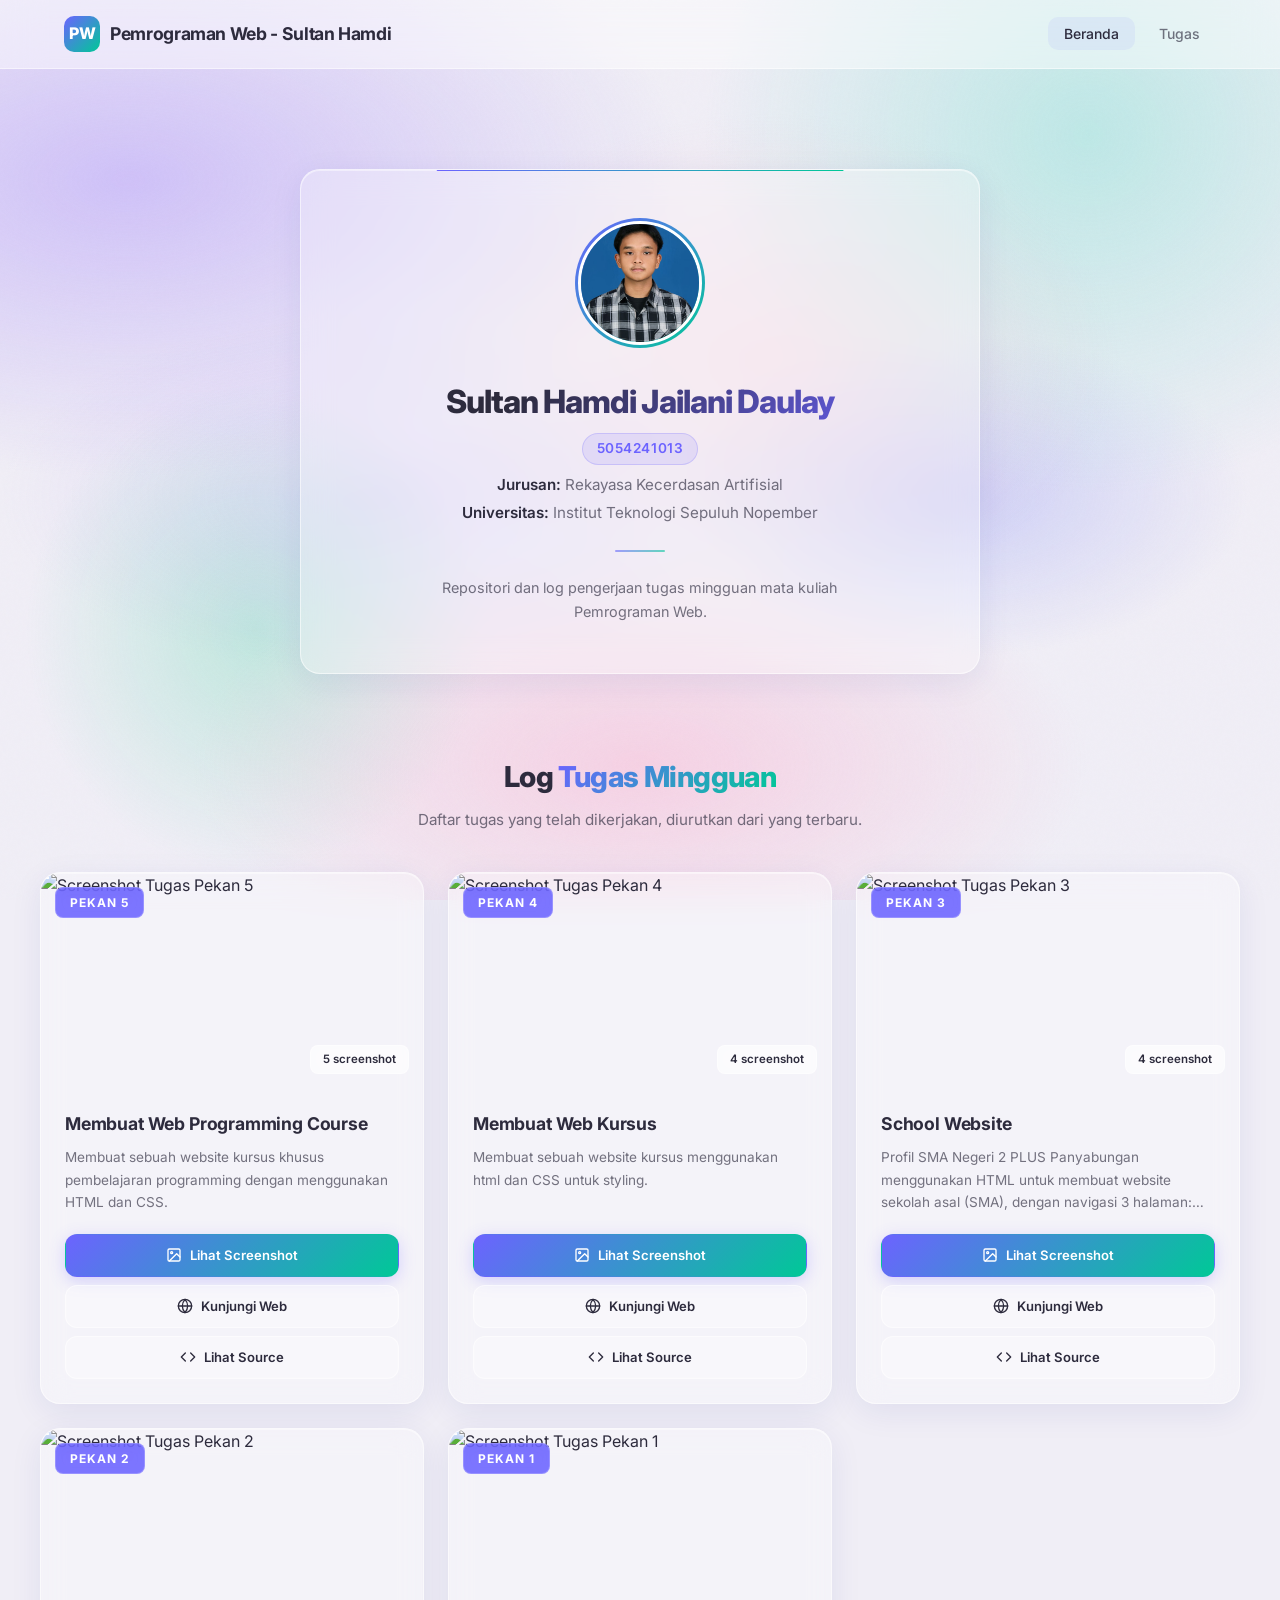
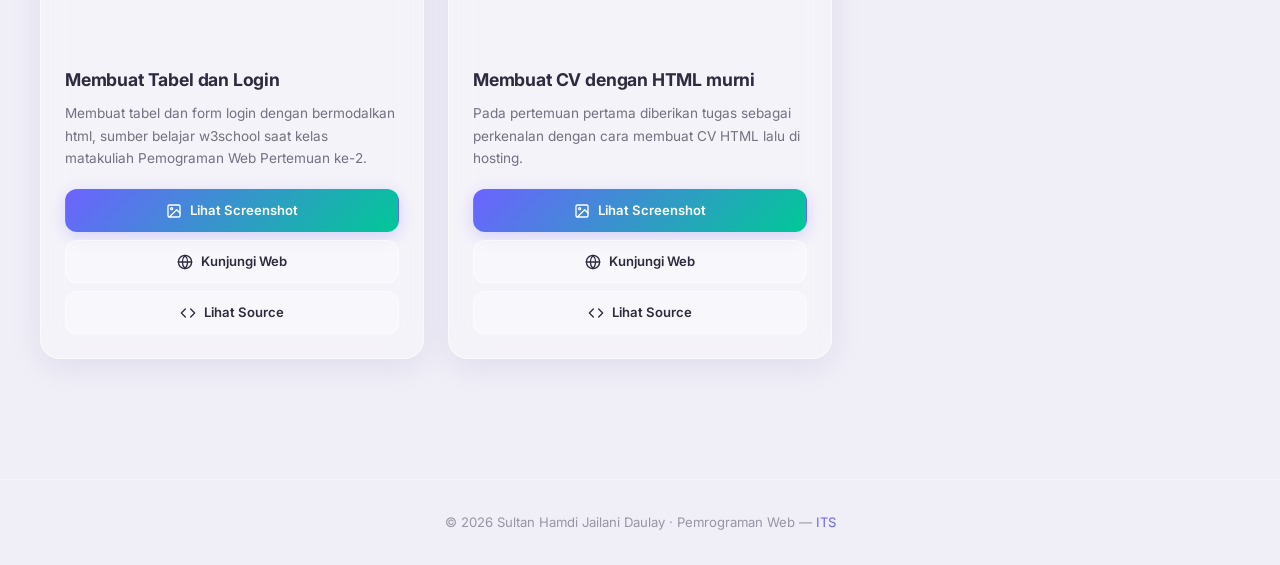
==== index.html @ 54d28ca5 "Initial commit" ====
<!DOCTYPE html>
<html lang="id">

<head>
  <meta charset="UTF-8" />
  <meta name="viewport" content="width=device-width, initial-scale=1.0" />
  <meta name="description"
    content="Portal pengumpulan tugas mingguan mata kuliah Pemrograman Web — Sultan Hamdi Jailani Daulay, Rekayasa Kecerdasan Artifisial, ITS." />
  <meta name="theme-color" content="#f0eef6" />
  <title>Pemrograman Web — Sultan Hamdi Jailani Daulay</title>
  <link rel="stylesheet" href="style.css" />
</head>

<body>

  <!-- Noise texture overlay -->
  <div class="noise-overlay" aria-hidden="true"></div>

  <!-- ======== NAVBAR ======== -->
  <nav class="navbar" id="navbar">
    <div class="container">
      <a href="#" class="navbar-brand">
        <div class="logo-icon" aria-hidden="true">PW</div>
        <span>Pemrograman Web - Sultan Hamdi</span>
      </a>
      <ul class="navbar-links">
        <li><a href="#hero" class="active" id="nav-home">Beranda</a></li>
        <li><a href="#tasks" id="nav-tasks">Tugas</a></li>
      </ul>
    </div>
  </nav>

  <main>
    <!-- ======== HERO / PROFILE ======== -->
    <section class="hero container" id="hero">
      <div class="profile-card glass">
        <div class="profile-image-wrapper">
          <img src="profile.jpeg" alt="Foto Sultan Hamdi Jailani Daulay" class="profile-image" id="profile-img" />
        </div>

        <h1 class="profile-name">Sultan Hamdi Jailani Daulay</h1>

        <p class="profile-detail nim">5054241013</p>
        <p class="profile-detail"><strong>Jurusan:</strong> Rekayasa Kecerdasan Artifisial</p>
        <p class="profile-detail"><strong>Universitas:</strong> Institut Teknologi Sepuluh Nopember</p>

        <hr class="divider" />

        <p class="profile-bio">
          Repositori dan log pengerjaan tugas mingguan mata kuliah Pemrograman Web.
        </p>
      </div>
    </section>

    <!-- ======== TASK SECTION ======== -->
    <section class="task-section container" id="tasks">
      <div class="section-header">
        <h2>Log <span class="accent">Tugas Mingguan</span></h2>
        <p>Daftar tugas yang telah dikerjakan, diurutkan dari yang terbaru.</p>
      </div>

      <!-- Cards will be injected here by script.js -->
      <div id="task-container"></div>
    </section>
  </main>

  <!-- ======== FOOTER ======== -->
  <footer class="footer">
    <div class="container">
      <p>&copy; <span id="current-year"></span> Sultan Hamdi Jailani Daulay &middot; Pemrograman Web — <a
          href="https://www.its.ac.id" target="_blank" rel="noopener noreferrer">ITS</a></p>
    </div>
  </footer>

  <!-- Scroll-to-top -->
  <button class="scroll-top" id="scroll-top-btn" aria-label="Scroll to top">
    <svg xmlns="http://www.w3.org/2000/svg" viewBox="0 0 24 24" fill="none" stroke="currentColor" stroke-width="2"
      stroke-linecap="round" stroke-linejoin="round">
      <path d="M12 19V5" />
      <polyline points="5 12 12 5 19 12" />
    </svg>
  </button>

  <!-- Scripts: data first, then logic -->
  <script src="data.js"></script>
  <script src="script.js"></script>
</body>

</html>
---- style.css ----
/* =========================================
   GLOBAL RESETS & BASE
   ========================================= */
@import url('https://fonts.googleapis.com/css2?family=Inter:wght@300;400;500;600;700;800&display=swap');

*,
*::before,
*::after {
  margin: 0;
  padding: 0;
  box-sizing: border-box;
}

:root {
  /* Color Tokens — Bright Glassmorphism */
  --bg-primary: #f0eef6;
  --glass-bg: rgba(255, 255, 255, 0.30);
  --glass-bg-hover: rgba(255, 255, 255, 0.45);
  --glass-border: rgba(255, 255, 255, 0.55);
  --glass-border-hover: rgba(255, 255, 255, 0.75);
  --glass-shadow: rgba(31, 38, 135, 0.08);
  --text-primary: #2d2b3d;
  --text-secondary: rgba(45, 43, 61, 0.65);
  --text-muted: rgba(45, 43, 61, 0.45);
  --accent-1: #6c63ff;
  --accent-2: #00c897;
  --accent-3: #ff6b9d;
  --accent-gradient: linear-gradient(135deg, var(--accent-1), var(--accent-2));
  --border-radius: 20px;
  --border-radius-sm: 12px;
  --transition: 0.35s cubic-bezier(0.25, 0.46, 0.45, 0.94);
}

html {
  scroll-behavior: smooth;
  font-size: 16px;
}

body {
  font-family: 'Inter', -apple-system, BlinkMacSystemFont, sans-serif;
  background: var(--bg-primary);
  color: var(--text-primary);
  min-height: 100vh;
  overflow-x: hidden;
  line-height: 1.6;
  position: relative;
}

/* =========================================
   ANIMATED MESH GRADIENT BACKGROUND
   ========================================= */
body::before {
  content: '';
  position: fixed;
  inset: 0;
  z-index: -2;
  background:
    radial-gradient(ellipse 80% 60% at 10% 20%, rgba(167, 139, 250, 0.45) 0%, transparent 55%),
    radial-gradient(ellipse 60% 80% at 85% 15%, rgba(96, 220, 200, 0.35) 0%, transparent 50%),
    radial-gradient(ellipse 70% 50% at 50% 85%, rgba(255, 166, 201, 0.40) 0%, transparent 50%),
    radial-gradient(ellipse 50% 40% at 75% 55%, rgba(129, 140, 248, 0.30) 0%, transparent 45%),
    radial-gradient(ellipse 40% 60% at 20% 70%, rgba(52, 211, 153, 0.25) 0%, transparent 45%);
  animation: meshShift 18s ease-in-out infinite alternate;
}

body::after {
  content: '';
  position: fixed;
  inset: 0;
  z-index: -1;
  background:
    radial-gradient(ellipse 50% 50% at 60% 40%, rgba(251, 191, 207, 0.30) 0%, transparent 55%),
    radial-gradient(ellipse 60% 40% at 30% 55%, rgba(167, 139, 250, 0.20) 0%, transparent 50%);
  animation: meshShift2 22s ease-in-out infinite alternate;
}

@keyframes meshShift {
  0% {
    transform: translate(0, 0) scale(1);
  }
  33% {
    transform: translate(30px, -20px) scale(1.03);
  }
  66% {
    transform: translate(-20px, 15px) scale(0.98);
  }
  100% {
    transform: translate(10px, -10px) scale(1.01);
  }
}

@keyframes meshShift2 {
  0% {
    transform: translate(0, 0) rotate(0deg);
  }
  50% {
    transform: translate(-15px, 25px) rotate(2deg);
  }
  100% {
    transform: translate(20px, -15px) rotate(-1deg);
  }
}

/* Noise overlay for depth */
.noise-overlay {
  position: fixed;
  inset: 0;
  z-index: -1;
  opacity: 0.018;
  background-image: url("data:image/svg+xml,%3Csvg viewBox='0 0 256 256' xmlns='http://www.w3.org/2000/svg'%3E%3Cfilter id='n'%3E%3CfeTurbulence type='fractalNoise' baseFrequency='0.9' numOctaves='4' stitchTiles='stitch'/%3E%3C/filter%3E%3Crect width='100%25' height='100%25' filter='url(%23n)'/%3E%3C/svg%3E");
  pointer-events: none;
}

/* =========================================
   LAYOUT
   ========================================= */
.container {
  max-width: 1200px;
  margin: 0 auto;
  padding: 0 24px;
}

main {
  padding: 60px 0 80px;
}

/* =========================================
   GLASSMORPHISM BASE CLASS
   ========================================= */
.glass {
  background: var(--glass-bg);
  backdrop-filter: blur(15px);
  -webkit-backdrop-filter: blur(15px);
  border: 1px solid var(--glass-border);
  border-radius: var(--border-radius);
  box-shadow:
    0 8px 32px var(--glass-shadow),
    inset 0 1px 0 rgba(255, 255, 255, 0.45);
}

/* =========================================
   NAVBAR
   ========================================= */
.navbar {
  position: sticky;
  top: 0;
  z-index: 100;
  padding: 16px 0;
  background: rgba(255, 255, 255, 0.45);
  backdrop-filter: blur(20px);
  -webkit-backdrop-filter: blur(20px);
  border-bottom: 1px solid rgba(255, 255, 255, 0.5);
}

.navbar .container {
  display: flex;
  align-items: center;
  justify-content: space-between;
}

.navbar-brand {
  display: flex;
  align-items: center;
  gap: 10px;
  text-decoration: none;
  color: var(--text-primary);
}

.navbar-brand .logo-icon {
  width: 36px;
  height: 36px;
  border-radius: 10px;
  background: var(--accent-gradient);
  display: flex;
  align-items: center;
  justify-content: center;
  font-weight: 800;
  font-size: 16px;
  color: #fff;
  flex-shrink: 0;
}

.navbar-brand span {
  font-weight: 700;
  font-size: 1.1rem;
  letter-spacing: -0.02em;
}

.navbar-links {
  display: flex;
  gap: 8px;
  list-style: none;
}

.navbar-links a {
  text-decoration: none;
  color: var(--text-secondary);
  font-size: 0.875rem;
  font-weight: 500;
  padding: 8px 16px;
  border-radius: 10px;
  transition: var(--transition);
}

.navbar-links a:hover,
.navbar-links a.active {
  color: var(--text-primary);
  background: rgba(108, 99, 255, 0.08);
}

/* =========================================
   HERO / PROFILE SECTION
   ========================================= */
.hero {
  padding: 40px 0 60px;
}

.profile-card {
  max-width: 680px;
  margin: 0 auto;
  padding: 48px 40px;
  text-align: center;
  position: relative;
  overflow: hidden;
  transition: var(--transition);
}

.profile-card::before {
  content: '';
  position: absolute;
  top: -1px;
  left: 50%;
  transform: translateX(-50%);
  width: 60%;
  height: 2px;
  background: var(--accent-gradient);
  border-radius: 2px;
}

.profile-card:hover {
  border-color: var(--glass-border-hover);
  box-shadow:
    0 12px 48px rgba(108, 99, 255, 0.12),
    inset 0 1px 0 rgba(255, 255, 255, 0.5);
  transform: translateY(-2px);
}

.profile-image-wrapper {
  width: 130px;
  height: 130px;
  margin: 0 auto 28px;
  border-radius: 50%;
  padding: 3px;
  background: var(--accent-gradient);
  animation: ringPulse 4s ease-in-out infinite;
}

@keyframes ringPulse {
  0%, 100% {
    box-shadow: 0 0 0 0 rgba(108, 99, 255, 0.3);
  }
  50% {
    box-shadow: 0 0 0 10px rgba(108, 99, 255, 0);
  }
}

.profile-image {
  width: 100%;
  height: 100%;
  border-radius: 50%;
  object-fit: cover;
  border: 3px solid #fff;
  display: block;
}

.profile-name {
  font-size: 2rem;
  font-weight: 800;
  letter-spacing: -0.03em;
  margin-bottom: 6px;
  background: linear-gradient(135deg, #2d2b3d 30%, #6c63ff);
  -webkit-background-clip: text;
  -webkit-text-fill-color: transparent;
  background-clip: text;
}

.profile-detail {
  color: var(--text-secondary);
  font-size: 0.95rem;
  font-weight: 400;
  margin-bottom: 4px;
}

.profile-detail strong {
  color: var(--text-primary);
  font-weight: 600;
}

.profile-detail.nim {
  display: inline-block;
  padding: 4px 14px;
  margin-bottom: 8px;
  border-radius: 20px;
  background: rgba(108, 99, 255, 0.12);
  border: 1px solid rgba(108, 99, 255, 0.22);
  font-size: 0.85rem;
  font-weight: 600;
  color: #6c63ff;
  letter-spacing: 0.04em;
}

.divider {
  width: 50px;
  height: 2px;
  margin: 24px auto;
  background: var(--accent-gradient);
  border: none;
  border-radius: 2px;
  opacity: 0.6;
}

.profile-bio {
  color: var(--text-secondary);
  font-size: 0.9rem;
  line-height: 1.7;
  max-width: 480px;
  margin: 0 auto;
}

/* =========================================
   SECTION HEADER
   ========================================= */
.section-header {
  text-align: center;
  margin-bottom: 40px;
}

.section-header h2 {
  font-size: 1.8rem;
  font-weight: 800;
  letter-spacing: -0.02em;
  margin-bottom: 8px;
}

.section-header h2 .accent {
  background: var(--accent-gradient);
  -webkit-background-clip: text;
  -webkit-text-fill-color: transparent;
  background-clip: text;
}

.section-header p {
  color: var(--text-secondary);
  font-size: 0.95rem;
}

/* =========================================
   TASK GRID
   ========================================= */
.task-section {
  padding: 20px 0 40px;
}

#task-container {
  display: grid;
  grid-template-columns: repeat(auto-fill, minmax(340px, 1fr));
  gap: 24px;
}

/* =========================================
   TASK CARD
   ========================================= */
.task-card {
  padding: 0;
  overflow: hidden;
  transition: var(--transition);
  display: flex;
  flex-direction: column;
  opacity: 0;
  transform: translateY(30px);
  animation: fadeInUp 0.6s ease forwards;
}

.task-card:nth-child(1) { animation-delay: 0.05s; }
.task-card:nth-child(2) { animation-delay: 0.12s; }
.task-card:nth-child(3) { animation-delay: 0.19s; }
.task-card:nth-child(4) { animation-delay: 0.26s; }
.task-card:nth-child(5) { animation-delay: 0.33s; }
.task-card:nth-child(6) { animation-delay: 0.40s; }
.task-card:nth-child(7) { animation-delay: 0.47s; }
.task-card:nth-child(8) { animation-delay: 0.54s; }

@keyframes fadeInUp {
  to {
    opacity: 1;
    transform: translateY(0);
  }
}

.task-card:hover {
  transform: translateY(-6px);
  border-color: var(--glass-border-hover);
  background: var(--glass-bg-hover);
  box-shadow:
    0 20px 60px rgba(108, 99, 255, 0.10),
    0 0 0 1px rgba(108, 99, 255, 0.12),
    inset 0 1px 0 rgba(255, 255, 255, 0.5);
}

.task-card-thumbnail {
  width: 100%;
  aspect-ratio: 16 / 9;
  overflow: hidden;
  position: relative;
}

.task-card-thumbnail img {
  width: 100%;
  height: 100%;
  object-fit: cover;
  transition: transform 0.5s ease;
}

.task-card:hover .task-card-thumbnail img {
  transform: scale(1.06);
}

.task-card-thumbnail .week-badge {
  position: absolute;
  top: 14px;
  left: 14px;
  padding: 5px 14px;
  font-size: 0.75rem;
  font-weight: 700;
  text-transform: uppercase;
  letter-spacing: 0.08em;
  border-radius: 8px;
  background: rgba(108, 99, 255, 0.88);
  backdrop-filter: blur(8px);
  color: #fff;
  border: 1px solid rgba(255, 255, 255, 0.2);
}

.task-card-body {
  padding: 24px;
  flex: 1;
  display: flex;
  flex-direction: column;
}

.task-card-title {
  font-size: 1.1rem;
  font-weight: 700;
  letter-spacing: -0.01em;
  margin-bottom: 10px;
  line-height: 1.4;
  color: var(--text-primary);
}

.task-card-desc {
  color: var(--text-secondary);
  font-size: 0.85rem;
  line-height: 1.65;
  flex: 1;
  margin-bottom: 20px;
  display: -webkit-box;
  -webkit-line-clamp: 3;
  line-clamp: 3;
  -webkit-box-orient: vertical;
  overflow: hidden;
}

.task-card-actions {
  display: flex;
  gap: 10px;
}

/* =========================================
   BUTTONS
   ========================================= */
.btn {
  display: inline-flex;
  align-items: center;
  justify-content: center;
  gap: 8px;
  padding: 10px 18px;
  font-family: 'Inter', sans-serif;
  font-size: 0.82rem;
  font-weight: 600;
  border: none;
  border-radius: var(--border-radius-sm);
  cursor: pointer;
  text-decoration: none;
  transition: var(--transition);
  white-space: nowrap;
  flex: 1;
}

.btn svg {
  width: 16px;
  height: 16px;
  flex-shrink: 0;
}

.btn-primary {
  background: var(--accent-gradient);
  color: #fff;
  border: 1px solid transparent;
  box-shadow: 0 4px 16px rgba(108, 99, 255, 0.25);
}

.btn-primary:hover {
  box-shadow: 0 6px 24px rgba(108, 99, 255, 0.4);
  transform: translateY(-1px);
  filter: brightness(1.08);
}

.btn-secondary {
  background: rgba(255, 255, 255, 0.35);
  color: var(--text-primary);
  border: 1px solid rgba(255, 255, 255, 0.5);
}

.btn-secondary:hover {
  background: rgba(255, 255, 255, 0.55);
  border-color: var(--glass-border-hover);
  transform: translateY(-1px);
}

/* =========================================
   FOOTER
   ========================================= */
.footer {
  padding: 32px 0;
  text-align: center;
  border-top: 1px solid rgba(255, 255, 255, 0.35);
}

.footer p {
  color: var(--text-muted);
  font-size: 0.82rem;
}

.footer a {
  color: var(--accent-1);
  text-decoration: none;
  transition: var(--transition);
}

.footer a:hover {
  color: var(--accent-2);
}

/* =========================================
   SCROLL TO TOP BUTTON
   ========================================= */
.scroll-top {
  position: fixed;
  bottom: 28px;
  right: 28px;
  width: 46px;
  height: 46px;
  border-radius: 14px;
  background: var(--accent-gradient);
  border: none;
  color: #fff;
  cursor: pointer;
  display: flex;
  align-items: center;
  justify-content: center;
  opacity: 0;
  visibility: hidden;
  transform: translateY(10px);
  transition: var(--transition);
  box-shadow: 0 4px 20px rgba(108, 99, 255, 0.35);
  z-index: 50;
}

.scroll-top.visible {
  opacity: 1;
  visibility: visible;
  transform: translateY(0);
}

.scroll-top:hover {
  box-shadow: 0 6px 28px rgba(108, 99, 255, 0.5);
  transform: translateY(-2px);
}

.scroll-top svg {
  width: 20px;
  height: 20px;
}

/* =========================================
   EMPTY STATE
   ========================================= */
.empty-state {
  text-align: center;
  padding: 80px 20px;
  color: var(--text-muted);
}

.empty-state svg {
  width: 64px;
  height: 64px;
  margin-bottom: 16px;
  opacity: 0.4;
}

/* =========================================
   RESPONSIVE
   ========================================= */

/* Tablet */
@media (max-width: 768px) {
  main {
    padding: 40px 0 60px;
  }

  .profile-card {
    padding: 36px 28px;
  }

  .profile-name {
    font-size: 1.6rem;
  }

  .profile-image-wrapper {
    width: 110px;
    height: 110px;
  }

  #task-container {
    grid-template-columns: repeat(auto-fill, minmax(280px, 1fr));
    gap: 18px;
  }

  .section-header h2 {
    font-size: 1.5rem;
  }

  .navbar-links {
    display: none;
  }
}

/* Mobile */
@media (max-width: 480px) {
  html {
    font-size: 15px;
  }

  .container {
    padding: 0 16px;
  }

  main {
    padding: 28px 0 48px;
  }

  .hero {
    padding: 24px 0 40px;
  }

  .profile-card {
    padding: 32px 20px;
    border-radius: 16px;
  }

  .profile-name {
    font-size: 1.4rem;
  }

  .profile-image-wrapper {
    width: 100px;
    height: 100px;
    margin-bottom: 20px;
  }

  #task-container {
    grid-template-columns: 1fr;
    gap: 16px;
  }

  .task-card-actions {
    flex-direction: column;
  }

  .btn {
    width: 100%;
  }

  .section-header h2 {
    font-size: 1.3rem;
  }

  .scroll-top {
    bottom: 20px;
    right: 20px;
    width: 42px;
    height: 42px;
  }
}

/* =========================================
   TASK CARD — 3-BUTTON LAYOUT
   ========================================= */
.task-card-actions--triple {
  display: grid;
  grid-template-columns: 1fr;
  gap: 8px;
}

.task-card-actions--triple .btn-primary {
  grid-column: 1 / -1;
}

/* Screenshot count badge on thumbnail */
.screenshot-count {
  position: absolute;
  bottom: 14px;
  right: 14px;
  padding: 4px 12px;
  font-size: 0.72rem;
  font-weight: 600;
  border-radius: 8px;
  background: rgba(255, 255, 255, 0.55);
  backdrop-filter: blur(8px);
  color: var(--text-primary);
  border: 1px solid rgba(255, 255, 255, 0.5);
}

/* =========================================
   DETAIL PAGE — BACK BUTTON
   ========================================= */
.detail-back {
  padding: 32px 0 8px;
}

.detail-back .btn {
  display: inline-flex;
  width: auto;
  flex: none;
}

/* =========================================
   DETAIL PAGE — HEADER CARD
   ========================================= */
.detail-header {
  padding: 40px;
  margin-bottom: 48px;
  position: relative;
  overflow: hidden;
}

.detail-header::before {
  content: '';
  position: absolute;
  top: -1px;
  left: 50%;
  transform: translateX(-50%);
  width: 50%;
  height: 2px;
  background: var(--accent-gradient);
  border-radius: 2px;
}

.detail-badge {
  display: inline-block;
  margin-bottom: 16px;
  padding: 6px 16px;
  font-size: 0.78rem;
  font-weight: 700;
  text-transform: uppercase;
  letter-spacing: 0.08em;
  border-radius: 8px;
  background: rgba(108, 99, 255, 0.88);
  color: #fff;
}

.detail-title {
  font-size: 1.8rem;
  font-weight: 800;
  letter-spacing: -0.03em;
  line-height: 1.3;
  margin-bottom: 14px;
  background: linear-gradient(135deg, #2d2b3d 30%, #6c63ff);
  -webkit-background-clip: text;
  -webkit-text-fill-color: transparent;
  background-clip: text;
}

.detail-desc {
  color: var(--text-secondary);
  font-size: 0.95rem;
  line-height: 1.75;
  max-width: 720px;
  margin-bottom: 24px;
}

.detail-links {
  display: flex;
  gap: 12px;
  flex-wrap: wrap;
}

.detail-links .btn {
  flex: none;
  width: auto;
}

/* =========================================
   DETAIL PAGE — SCREENSHOT GALLERY
   ========================================= */
.detail-gallery-section {
  padding-bottom: 40px;
}

.detail-gallery {
  display: grid;
  grid-template-columns: repeat(auto-fill, minmax(360px, 1fr));
  gap: 24px;
}

.gallery-item {
  margin: 0;
  padding: 0;
  overflow: hidden;
  cursor: pointer;
  transition: var(--transition);
  opacity: 0;
  transform: translateY(24px);
  animation: fadeInUp 0.5s ease forwards;
}

.gallery-item:nth-child(1) { animation-delay: 0.05s; }
.gallery-item:nth-child(2) { animation-delay: 0.12s; }
.gallery-item:nth-child(3) { animation-delay: 0.19s; }
.gallery-item:nth-child(4) { animation-delay: 0.26s; }
.gallery-item:nth-child(5) { animation-delay: 0.33s; }
.gallery-item:nth-child(6) { animation-delay: 0.40s; }
.gallery-item:nth-child(7) { animation-delay: 0.47s; }
.gallery-item:nth-child(8) { animation-delay: 0.54s; }

.gallery-item:hover {
  transform: translateY(-4px);
  border-color: var(--glass-border-hover);
  box-shadow:
    0 16px 48px rgba(108, 99, 255, 0.12),
    0 0 0 1px rgba(108, 99, 255, 0.10),
    inset 0 1px 0 rgba(255, 255, 255, 0.5);
}

.gallery-item-img-wrapper {
  position: relative;
  width: 100%;
  aspect-ratio: 16 / 9;
  overflow: hidden;
}

.gallery-item-img-wrapper img {
  width: 100%;
  height: 100%;
  object-fit: cover;
  transition: transform 0.5s ease;
  display: block;
}

.gallery-item:hover .gallery-item-img-wrapper img {
  transform: scale(1.05);
}

.gallery-item-overlay {
  position: absolute;
  inset: 0;
  display: flex;
  align-items: center;
  justify-content: center;
  background: rgba(108, 99, 255, 0.25);
  opacity: 0;
  transition: opacity 0.3s ease;
}

.gallery-item:hover .gallery-item-overlay {
  opacity: 1;
}

.gallery-item-overlay svg {
  width: 36px;
  height: 36px;
  color: #fff;
  filter: drop-shadow(0 2px 8px rgba(0,0,0,0.2));
}

.gallery-item-caption {
  padding: 14px 18px;
  font-size: 0.85rem;
  font-weight: 600;
  color: var(--text-primary);
  text-align: center;
  letter-spacing: -0.01em;
}

/* =========================================
   LIGHTBOX
   ========================================= */
.lightbox-overlay {
  position: fixed;
  inset: 0;
  z-index: 1000;
  display: flex;
  flex-direction: column;
  align-items: center;
  justify-content: center;
  background: rgba(45, 43, 61, 0.85);
  backdrop-filter: blur(12px);
  opacity: 0;
  visibility: hidden;
  transition: opacity 0.3s ease, visibility 0.3s ease;
}

.lightbox-overlay.active {
  opacity: 1;
  visibility: visible;
}

.lightbox-close {
  position: absolute;
  top: 24px;
  right: 28px;
  width: 48px;
  height: 48px;
  border-radius: 14px;
  background: rgba(255, 255, 255, 0.15);
  border: 1px solid rgba(255, 255, 255, 0.25);
  color: #fff;
  font-size: 1.5rem;
  cursor: pointer;
  display: flex;
  align-items: center;
  justify-content: center;
  transition: var(--transition);
}

.lightbox-close:hover {
  background: rgba(255, 255, 255, 0.25);
}

.lightbox-img {
  max-width: 90vw;
  max-height: 80vh;
  border-radius: var(--border-radius);
  box-shadow: 0 20px 80px rgba(0, 0, 0, 0.3);
  object-fit: contain;
  transform: scale(0.92);
  transition: transform 0.35s cubic-bezier(0.25, 0.46, 0.45, 0.94);
}

.lightbox-overlay.active .lightbox-img {
  transform: scale(1);
}

.lightbox-caption {
  margin-top: 16px;
  color: rgba(255, 255, 255, 0.8);
  font-size: 0.88rem;
  font-weight: 500;
}

/* =========================================
   RESPONSIVE — DETAIL PAGE
   ========================================= */

/* Tablet */
@media (max-width: 768px) {
  .detail-header {
    padding: 28px 24px;
    margin-bottom: 32px;
  }

  .detail-title {
    font-size: 1.4rem;
  }

  .detail-gallery {
    grid-template-columns: repeat(auto-fill, minmax(260px, 1fr));
    gap: 16px;
  }

  .task-card-actions--triple {
    grid-template-columns: 1fr;
  }
}

/* Mobile */
@media (max-width: 480px) {
  .detail-header {
    padding: 24px 18px;
    margin-bottom: 24px;
    border-radius: 16px;
  }

  .detail-title {
    font-size: 1.2rem;
  }

  .detail-links {
    flex-direction: column;
  }

  .detail-links .btn {
    width: 100%;
  }

  .detail-gallery {
    grid-template-columns: 1fr;
    gap: 14px;
  }

  .detail-back {
    padding: 20px 0 4px;
  }

  .lightbox-img {
    max-width: 96vw;
    border-radius: 12px;
  }

  .lightbox-close {
    top: 14px;
    right: 14px;
    width: 40px;
    height: 40px;
  }
}
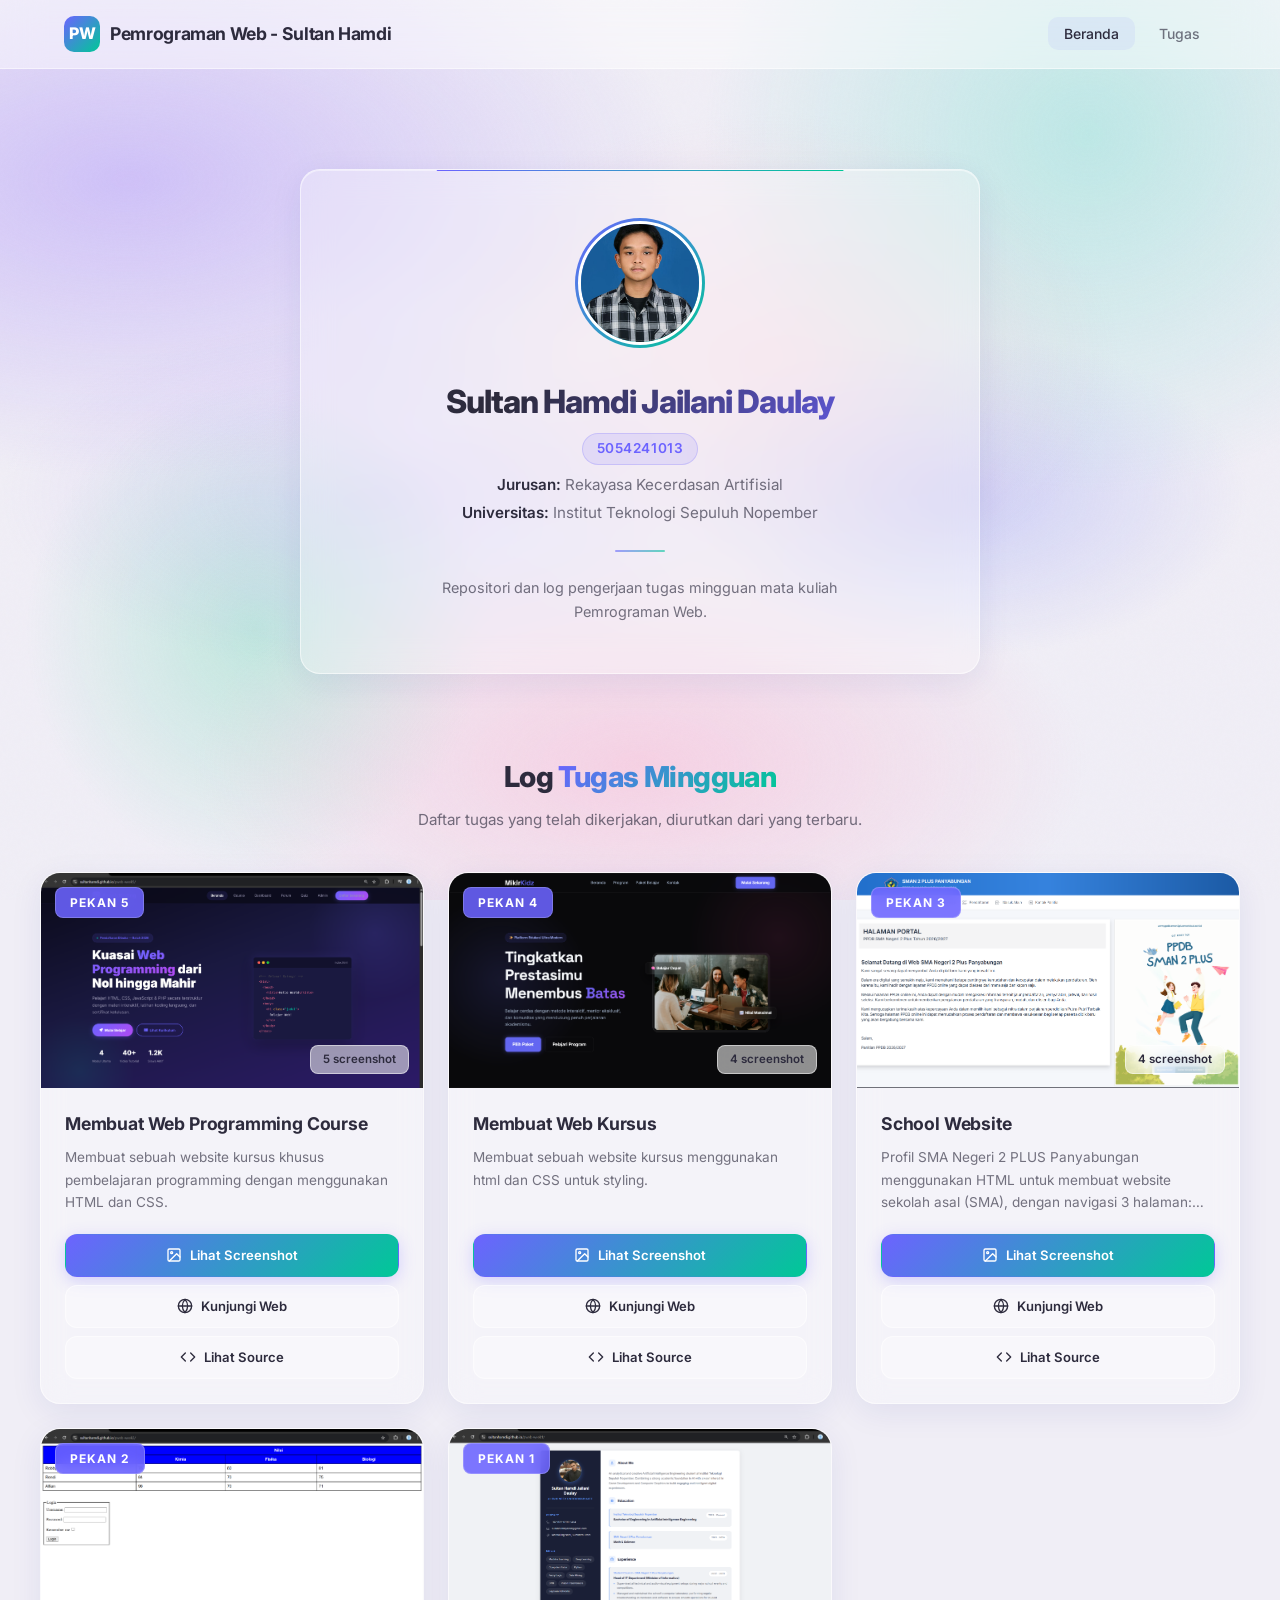
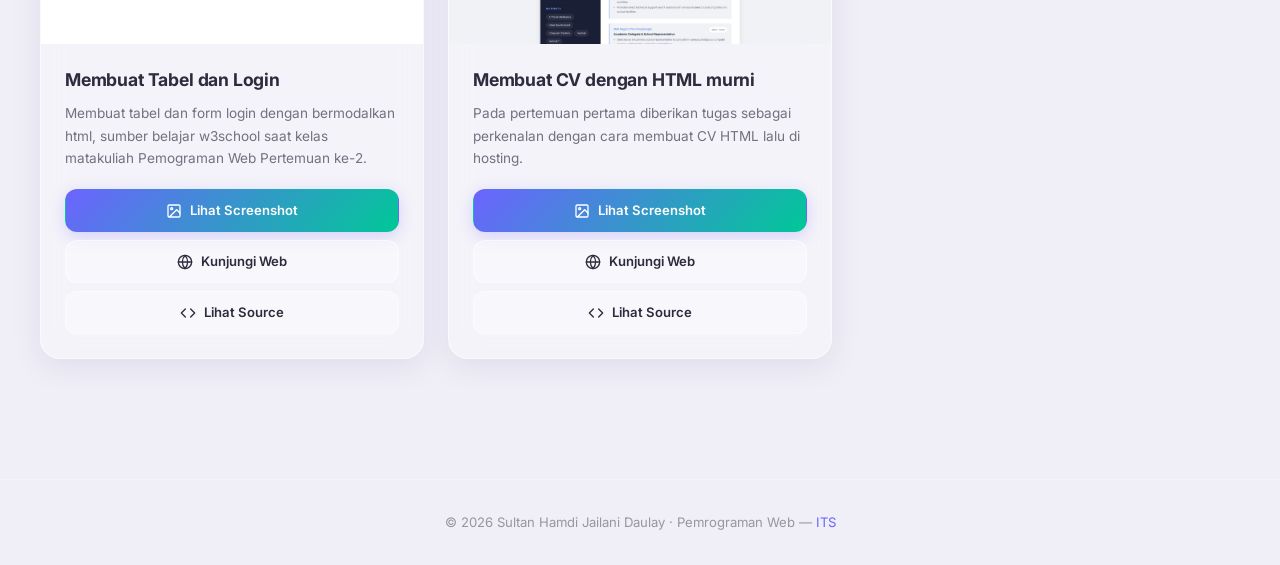
==== commit b130d3dd: "fix image issue" ====
--- a/index.html
+++ b/index.html
@@ -35,7 +35,7 @@
     <section class="hero container" id="hero">
       <div class="profile-card glass">
         <div class="profile-image-wrapper">
-          <img src="profile.jpeg" alt="Foto Sultan Hamdi Jailani Daulay" class="profile-image" id="profile-img" />
+          <img src="image/profile.jpeg" alt="Foto Sultan Hamdi Jailani Daulay" class="profile-image" id="profile-img" />
         </div>
 
         <h1 class="profile-name">Sultan Hamdi Jailani Daulay</h1>
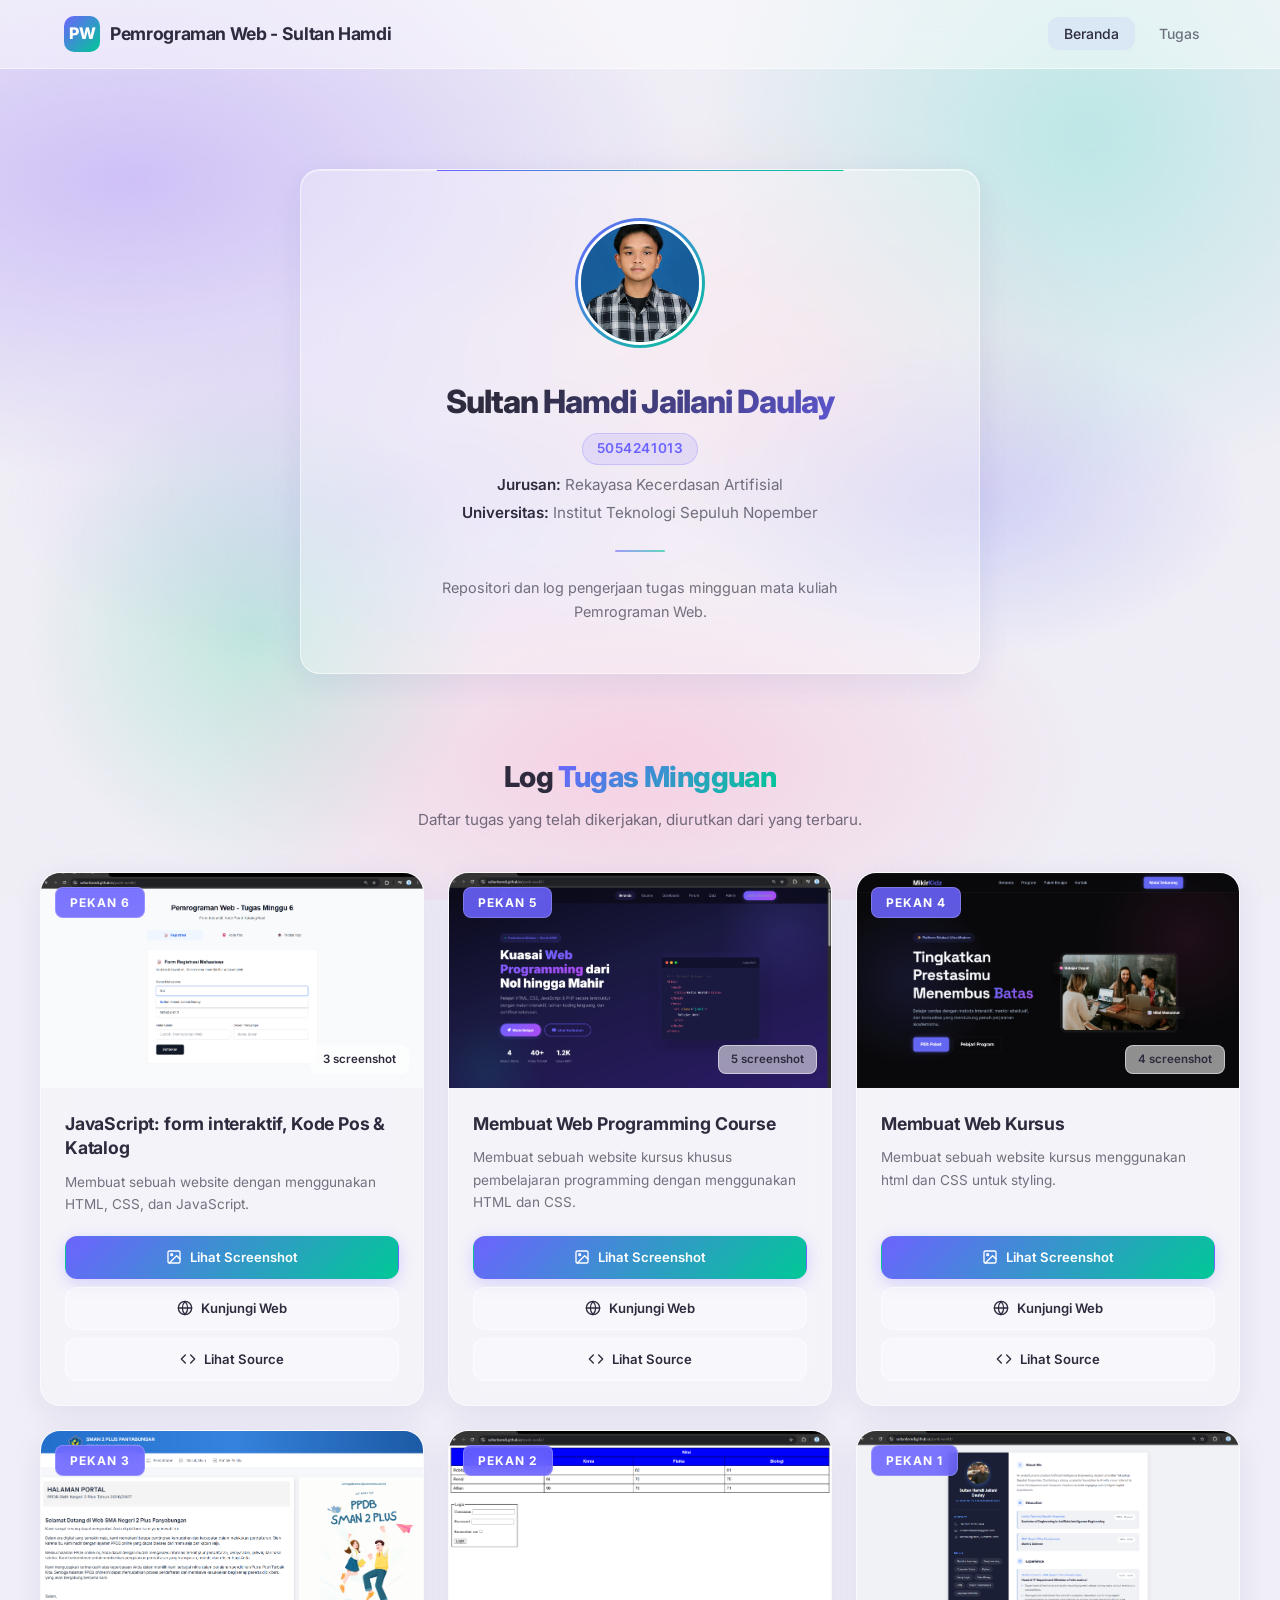
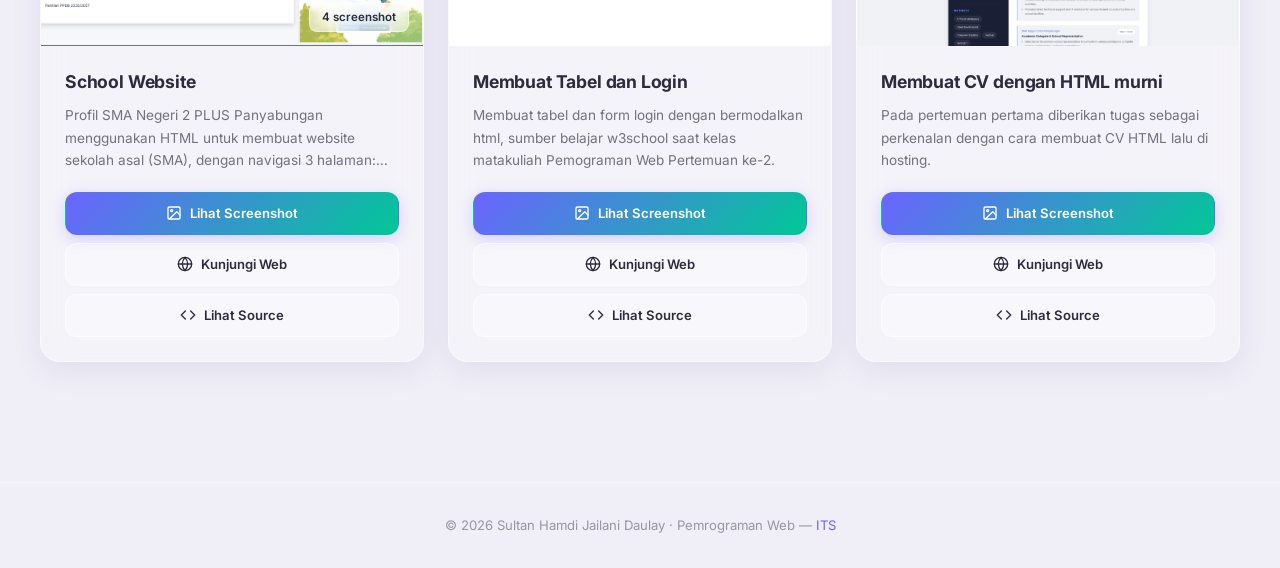
==== commit 24af449d: "add tm6" ====
--- a/index.html
+++ b/index.html
@@ -5,9 +5,9 @@
   <meta charset="UTF-8" />
   <meta name="viewport" content="width=device-width, initial-scale=1.0" />
   <meta name="description"
-    content="Portal pengumpulan tugas mingguan mata kuliah Pemrograman Web — Sultan Hamdi Jailani Daulay, Rekayasa Kecerdasan Artifisial, ITS." />
+    content="Portal pengumpulan tugas mingguan mata kuliah Pemrograman Web - Sultan Hamdi Jailani Daulay, Rekayasa Kecerdasan Artifisial, ITS." />
   <meta name="theme-color" content="#f0eef6" />
-  <title>Pemrograman Web — Sultan Hamdi Jailani Daulay</title>
+  <title>Pemrograman Web - Sultan Hamdi Jailani Daulay</title>
   <link rel="stylesheet" href="style.css" />
 </head>
 
@@ -16,7 +16,7 @@
   <!-- Noise texture overlay -->
   <div class="noise-overlay" aria-hidden="true"></div>
 
-  <!-- ======== NAVBAR ======== -->
+  <!--  NAVBAR  -->
   <nav class="navbar" id="navbar">
     <div class="container">
       <a href="#" class="navbar-brand">
@@ -31,7 +31,7 @@
   </nav>
 
   <main>
-    <!-- ======== HERO / PROFILE ======== -->
+    <!--  HERO / PROFILE  -->
     <section class="hero container" id="hero">
       <div class="profile-card glass">
         <div class="profile-image-wrapper">
@@ -52,7 +52,7 @@
       </div>
     </section>
 
-    <!-- ======== TASK SECTION ======== -->
+    <!--  TASK SECTION  -->
     <section class="task-section container" id="tasks">
       <div class="section-header">
         <h2>Log <span class="accent">Tugas Mingguan</span></h2>
@@ -64,7 +64,7 @@
     </section>
   </main>
 
-  <!-- ======== FOOTER ======== -->
+  <!--  FOOTER  -->
   <footer class="footer">
     <div class="container">
       <p>&copy; <span id="current-year"></span> Sultan Hamdi Jailani Daulay &middot; Pemrograman Web — <a
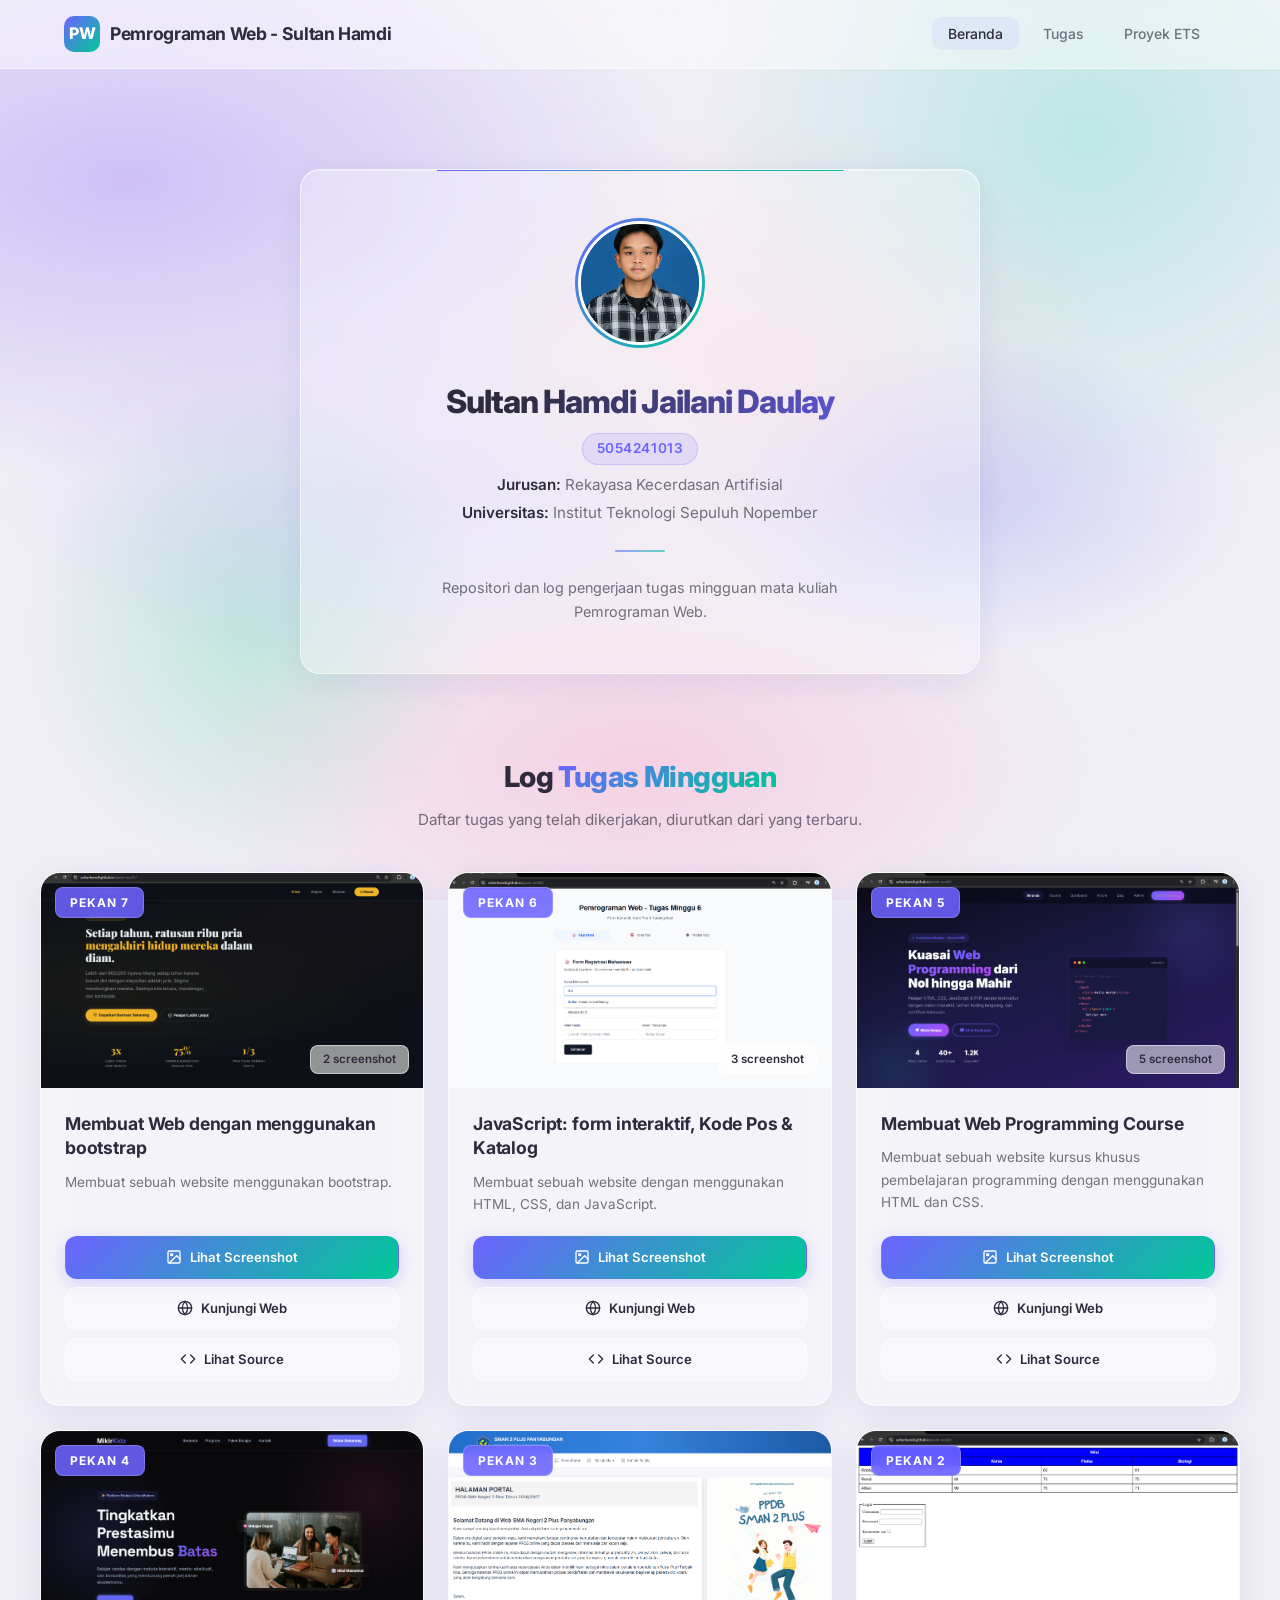
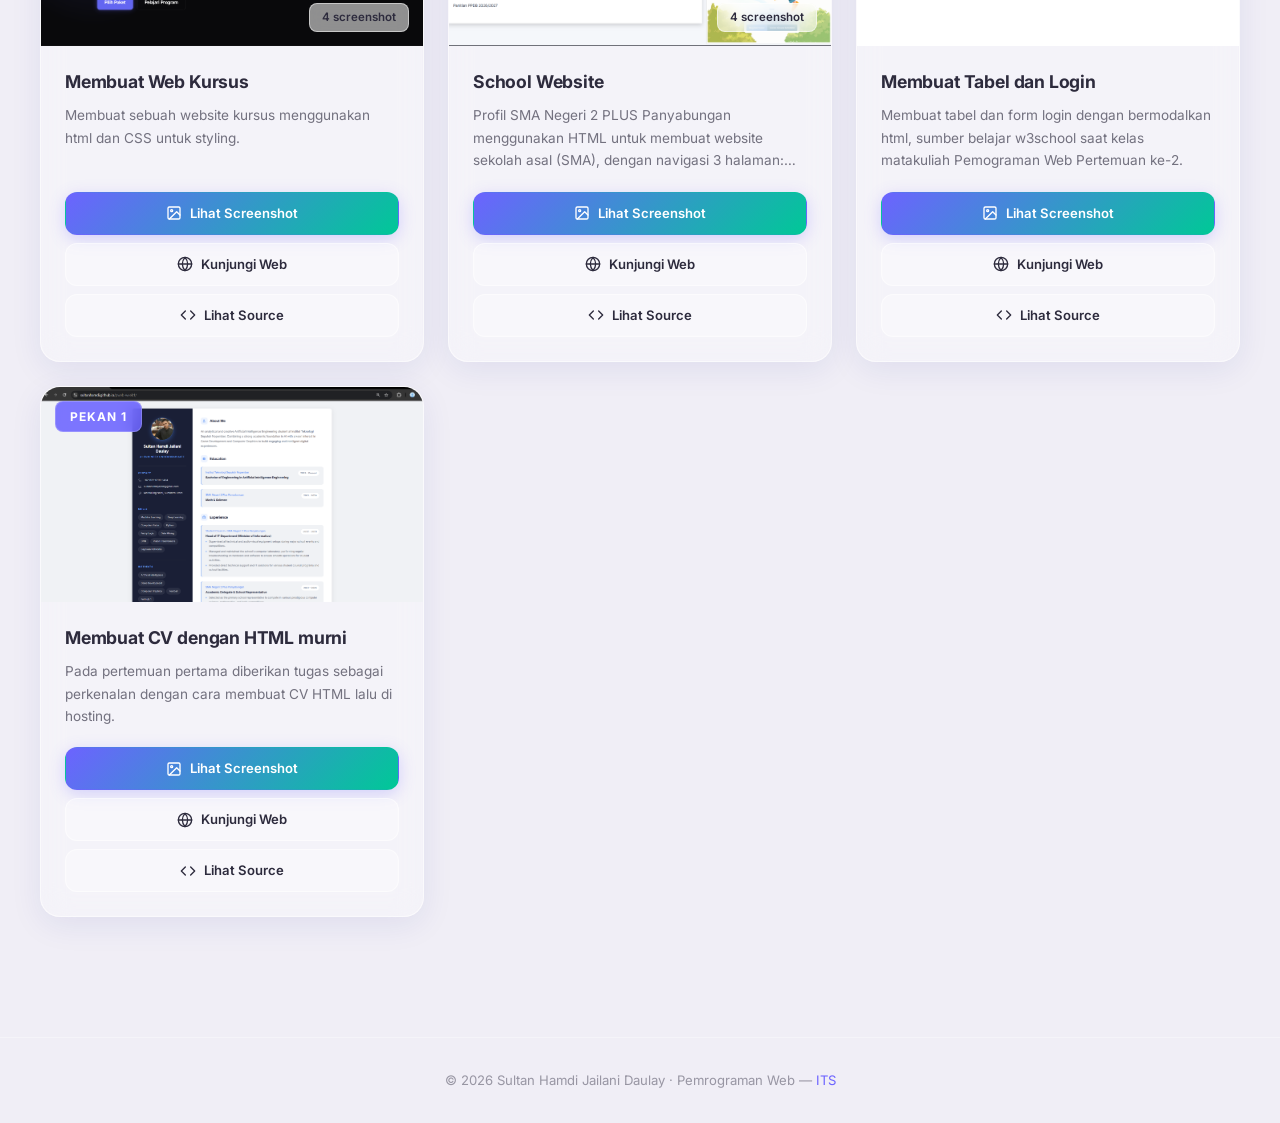
==== commit 5c9412ff: "ETS" ====
--- a/index.html
+++ b/index.html
@@ -26,6 +26,7 @@
       <ul class="navbar-links">
         <li><a href="#hero" class="active" id="nav-home">Beranda</a></li>
         <li><a href="#tasks" id="nav-tasks">Tugas</a></li>
+        <li><a href="ets.html" id="nav-ets">Proyek ETS</a></li>
       </ul>
     </div>
   </nav>
--- a/style.css
+++ b/style.css
@@ -1034,3 +1034,591 @@
     height: 40px;
   }
 }
+
+/* =========================================
+   ETS PAGE — HEADER
+   ========================================= */
+.ets-header {
+  text-align: center;
+}
+
+.ets-badge {
+  background: linear-gradient(135deg, #6c63ff, #ff6b9d);
+  font-size: 0.82rem;
+  letter-spacing: 0.06em;
+}
+
+.ets-title {
+  font-size: 2.4rem;
+}
+
+.ets-subtitle {
+  font-size: 1.1rem;
+  font-weight: 500;
+  color: var(--text-secondary);
+  margin: 0 auto;
+  max-width: none;
+}
+
+/* =========================================
+   ETS PAGE — TWO-COLUMN CONTENT
+   ========================================= */
+.ets-content {
+  display: grid;
+  grid-template-columns: 1fr 1fr;
+  gap: 32px;
+  align-items: start;
+  padding-bottom: 60px;
+}
+
+/* ---- Screenshot Collage Gallery ---- */
+.ets-gallery {
+  display: grid;
+  grid-template-columns: 1fr 1fr;
+  gap: 16px;
+}
+
+.ets-gallery-item {
+  padding: 0;
+  overflow: hidden;
+  position: relative;
+  transition: var(--transition);
+  opacity: 0;
+  transform: translateY(20px);
+  animation: fadeInUp 0.5s ease forwards;
+}
+
+.ets-gallery-item:nth-child(1) { animation-delay: 0.05s; }
+.ets-gallery-item:nth-child(2) { animation-delay: 0.12s; }
+.ets-gallery-item:nth-child(3) { animation-delay: 0.19s; }
+
+/* Hero image spans full width */
+.ets-gallery-hero {
+  grid-column: 1 / -1;
+}
+
+.ets-gallery-item:hover {
+  transform: translateY(-4px);
+  border-color: var(--glass-border-hover);
+  box-shadow:
+    0 16px 48px rgba(108, 99, 255, 0.12),
+    inset 0 1px 0 rgba(255, 255, 255, 0.5);
+}
+
+.ets-gallery-item img {
+  width: 100%;
+  display: block;
+  transition: transform 0.5s ease;
+}
+
+.ets-gallery-item:hover img {
+  transform: scale(1.03);
+}
+
+.ets-gallery-label {
+  position: absolute;
+  bottom: 0;
+  left: 0;
+  right: 0;
+  padding: 12px 18px;
+  font-size: 0.82rem;
+  font-weight: 700;
+  color: #fff;
+  background: linear-gradient(to top, rgba(0, 0, 0, 0.55), transparent);
+  letter-spacing: -0.01em;
+}
+
+
+/* ---- Info Column ---- */
+.ets-info {
+  display: flex;
+  flex-direction: column;
+  gap: 28px;
+}
+
+/* ---- Description Card ---- */
+.ets-desc-card {
+  padding: 32px;
+  transition: var(--transition);
+}
+
+.ets-desc-card:hover {
+  border-color: var(--glass-border-hover);
+  transform: translateY(-2px);
+  box-shadow:
+    0 12px 40px rgba(108, 99, 255, 0.10),
+    inset 0 1px 0 rgba(255, 255, 255, 0.5);
+}
+
+.ets-desc-icon {
+  width: 48px;
+  height: 48px;
+  border-radius: 14px;
+  background: linear-gradient(135deg, rgba(108, 99, 255, 0.15), rgba(0, 200, 151, 0.12));
+  display: flex;
+  align-items: center;
+  justify-content: center;
+  margin-bottom: 20px;
+}
+
+.ets-desc-icon svg {
+  width: 24px;
+  height: 24px;
+  color: var(--accent-1);
+}
+
+.ets-desc-title {
+  font-size: 1.25rem;
+  font-weight: 700;
+  letter-spacing: -0.02em;
+  margin-bottom: 12px;
+  color: var(--text-primary);
+}
+
+.ets-desc-text {
+  color: var(--text-secondary);
+  font-size: 0.92rem;
+  line-height: 1.75;
+  margin-bottom: 20px;
+}
+
+.ets-features {
+  border-top: 1px solid rgba(108, 99, 255, 0.10);
+  padding-top: 18px;
+}
+
+.ets-features-title {
+  font-size: 0.88rem;
+  font-weight: 700;
+  text-transform: uppercase;
+  letter-spacing: 0.06em;
+  color: var(--accent-1);
+  margin-bottom: 12px;
+}
+
+.ets-features-list {
+  list-style: none;
+  display: flex;
+  flex-direction: column;
+  gap: 10px;
+}
+
+.ets-features-list li {
+  display: flex;
+  align-items: center;
+  gap: 10px;
+  font-size: 0.88rem;
+  color: var(--text-secondary);
+  line-height: 1.5;
+}
+
+.ets-feature-icon {
+  font-size: 1.1rem;
+  flex-shrink: 0;
+}
+
+/* =========================================
+   ETS PAGE — ACTION LINK CARDS
+   ========================================= */
+.ets-actions-title {
+  font-size: 1.25rem;
+  font-weight: 700;
+  letter-spacing: -0.02em;
+  margin-bottom: 16px;
+  color: var(--text-primary);
+}
+
+.ets-action-card {
+  display: flex;
+  align-items: center;
+  gap: 16px;
+  padding: 18px 22px;
+  text-decoration: none;
+  color: var(--text-primary);
+  transition: var(--transition);
+  margin-bottom: 12px;
+  cursor: pointer;
+  opacity: 0;
+  transform: translateY(20px);
+  animation: fadeInUp 0.5s ease forwards;
+}
+
+.ets-action-card:nth-child(2) { animation-delay: 0.08s; }
+.ets-action-card:nth-child(3) { animation-delay: 0.16s; }
+.ets-action-card:nth-child(4) { animation-delay: 0.24s; }
+.ets-action-card:nth-child(5) { animation-delay: 0.32s; }
+
+.ets-action-card:hover {
+  transform: translateY(-3px);
+  border-color: var(--glass-border-hover);
+  background: var(--glass-bg-hover);
+  box-shadow:
+    0 12px 36px rgba(108, 99, 255, 0.12),
+    inset 0 1px 0 rgba(255, 255, 255, 0.5);
+}
+
+.ets-action-icon {
+  width: 48px;
+  height: 48px;
+  border-radius: 14px;
+  display: flex;
+  align-items: center;
+  justify-content: center;
+  flex-shrink: 0;
+}
+
+.ets-action-icon svg {
+  width: 22px;
+  height: 22px;
+}
+
+/* Colored icon backgrounds */
+.ets-action-icon--ppt {
+  background: linear-gradient(135deg, rgba(255, 107, 157, 0.18), rgba(255, 107, 157, 0.08));
+  color: #ff6b9d;
+}
+
+.ets-action-icon--video {
+  background: linear-gradient(135deg, rgba(255, 159, 67, 0.18), rgba(255, 159, 67, 0.08));
+  color: #ff9f43;
+}
+
+.ets-action-icon--source {
+  background: linear-gradient(135deg, rgba(108, 99, 255, 0.18), rgba(108, 99, 255, 0.08));
+  color: #6c63ff;
+}
+
+.ets-action-icon--web {
+  background: linear-gradient(135deg, rgba(0, 200, 151, 0.18), rgba(0, 200, 151, 0.08));
+  color: #00c897;
+}
+
+.ets-action-text {
+  flex: 1;
+  display: flex;
+  flex-direction: column;
+  gap: 2px;
+}
+
+.ets-action-label {
+  font-size: 0.95rem;
+  font-weight: 700;
+  letter-spacing: -0.01em;
+}
+
+.ets-action-sub {
+  font-size: 0.78rem;
+  color: var(--text-muted);
+  font-weight: 400;
+}
+
+.ets-action-arrow {
+  width: 20px;
+  height: 20px;
+  color: var(--text-muted);
+  flex-shrink: 0;
+  transition: var(--transition);
+}
+
+.ets-action-card:hover .ets-action-arrow {
+  color: var(--accent-1);
+  transform: translateX(4px);
+}
+
+/* =========================================
+   ETS PAGE — RESPONSIVE
+   ========================================= */
+
+/* Tablet */
+@media (max-width: 768px) {
+  .ets-content {
+    grid-template-columns: 1fr;
+    gap: 24px;
+  }
+
+  .ets-title {
+    font-size: 1.8rem;
+  }
+
+  .ets-desc-card {
+    padding: 24px;
+  }
+
+  .ets-gallery {
+    gap: 12px;
+  }
+}
+
+/* Mobile */
+@media (max-width: 480px) {
+  .ets-title {
+    font-size: 1.5rem;
+  }
+
+  .ets-subtitle {
+    font-size: 0.95rem;
+  }
+
+  .ets-desc-card {
+    padding: 20px;
+  }
+
+  .ets-action-card {
+    padding: 14px 16px;
+    gap: 12px;
+  }
+
+  .ets-action-icon {
+    width: 42px;
+    height: 42px;
+    border-radius: 12px;
+  }
+
+  .ets-action-icon svg {
+    width: 18px;
+    height: 18px;
+  }
+
+  .ets-action-label {
+    font-size: 0.88rem;
+  }
+
+  .ets-gallery {
+    grid-template-columns: 1fr;
+    gap: 10px;
+  }
+
+  .ets-gallery-hero {
+    grid-column: 1;
+  }
+}
+
+/* =========================================
+   ETS PAGE — EMBED SECTIONS (PPT & VIDEO)
+   ========================================= */
+.ets-embed-section {
+  margin-bottom: 40px;
+  opacity: 0;
+  transform: translateY(24px);
+  animation: fadeInUp 0.6s ease forwards;
+  animation-delay: 0.15s;
+}
+
+.ets-embed-section:last-of-type {
+  animation-delay: 0.25s;
+}
+
+.ets-embed-header {
+  display: flex;
+  align-items: center;
+  gap: 16px;
+  margin-bottom: 18px;
+}
+
+.ets-embed-icon {
+  width: 48px;
+  height: 48px;
+  border-radius: 14px;
+  display: flex;
+  align-items: center;
+  justify-content: center;
+  flex-shrink: 0;
+}
+
+.ets-embed-icon svg {
+  width: 22px;
+  height: 22px;
+}
+
+.ets-embed-title {
+  font-size: 1.25rem;
+  font-weight: 700;
+  letter-spacing: -0.02em;
+  color: var(--text-primary);
+  margin-bottom: 2px;
+}
+
+.ets-embed-sub {
+  font-size: 0.82rem;
+  color: var(--text-muted);
+  font-weight: 400;
+}
+
+.ets-embed-viewer {
+  position: relative;
+  overflow: hidden;
+  padding: 0;
+  transition: var(--transition);
+}
+
+.ets-embed-viewer:hover {
+  border-color: var(--glass-border-hover);
+  box-shadow:
+    0 16px 48px rgba(108, 99, 255, 0.10),
+    inset 0 1px 0 rgba(255, 255, 255, 0.5);
+}
+
+.ets-embed-viewer iframe {
+  width: 100%;
+  aspect-ratio: 16 / 9;
+  border: none;
+  border-radius: var(--border-radius);
+  display: block;
+}
+
+/* Placeholder shown when iframe src is empty */
+.ets-embed-placeholder {
+  display: flex;
+  flex-direction: column;
+  align-items: center;
+  justify-content: center;
+  padding: 60px 24px;
+  text-align: center;
+  gap: 12px;
+  color: var(--text-muted);
+}
+
+.ets-embed-placeholder svg {
+  width: 56px;
+  height: 56px;
+  opacity: 0.3;
+  margin-bottom: 4px;
+}
+
+.ets-embed-placeholder p {
+  font-size: 1rem;
+  font-weight: 600;
+  color: var(--text-secondary);
+}
+
+.ets-embed-placeholder span {
+  font-size: 0.82rem;
+  max-width: 400px;
+  line-height: 1.6;
+}
+
+/* ---- Responsive ---- */
+@media (max-width: 480px) {
+  .ets-embed-header {
+    gap: 12px;
+  }
+
+  .ets-embed-icon {
+    width: 42px;
+    height: 42px;
+    border-radius: 12px;
+  }
+
+  .ets-embed-title {
+    font-size: 1.05rem;
+  }
+
+  .ets-embed-placeholder {
+    padding: 40px 16px;
+  }
+
+  .ets-embed-placeholder svg {
+    width: 40px;
+    height: 40px;
+  }
+}
+
+/* =========================================
+   ETS PAGE — OUR TEAM
+   ========================================= */
+.ets-team-section {
+  margin-bottom: 40px;
+  opacity: 0;
+  transform: translateY(24px);
+  animation: fadeInUp 0.6s ease forwards;
+  animation-delay: 0.3s;
+}
+
+.ets-action-icon--team {
+  background: linear-gradient(135deg, rgba(108, 99, 255, 0.18), rgba(255, 107, 157, 0.12));
+  color: #6c63ff;
+}
+
+.ets-team-grid {
+  display: grid;
+  grid-template-columns: repeat(2, 1fr);
+  gap: 20px;
+}
+
+.ets-team-card {
+  padding: 32px 24px;
+  text-align: center;
+  transition: var(--transition);
+  display: flex;
+  flex-direction: column;
+  align-items: center;
+  gap: 14px;
+}
+
+.ets-team-card:hover {
+  transform: translateY(-4px);
+  border-color: var(--glass-border-hover);
+  box-shadow:
+    0 16px 48px rgba(108, 99, 255, 0.12),
+    inset 0 1px 0 rgba(255, 255, 255, 0.5);
+}
+
+.ets-team-avatar {
+  width: 72px;
+  height: 72px;
+  border-radius: 50%;
+  background: var(--accent-gradient);
+  display: flex;
+  align-items: center;
+  justify-content: center;
+  flex-shrink: 0;
+  box-shadow: 0 4px 16px rgba(108, 99, 255, 0.25);
+}
+
+.ets-team-avatar span {
+  color: #fff;
+  font-size: 1.3rem;
+  font-weight: 800;
+  letter-spacing: 0.02em;
+}
+
+.ets-team-name {
+  font-size: 1rem;
+  font-weight: 700;
+  color: var(--text-primary);
+  letter-spacing: -0.01em;
+  line-height: 1.4;
+}
+
+.ets-team-nrp {
+  display: inline-block;
+  padding: 4px 14px;
+  border-radius: 20px;
+  background: rgba(108, 99, 255, 0.12);
+  border: 1px solid rgba(108, 99, 255, 0.22);
+  font-size: 0.8rem;
+  font-weight: 600;
+  color: #6c63ff;
+  letter-spacing: 0.04em;
+}
+
+/* ---- Responsive ---- */
+@media (max-width: 480px) {
+  .ets-team-grid {
+    grid-template-columns: 1fr;
+    gap: 16px;
+  }
+
+  .ets-team-card {
+    padding: 24px 20px;
+  }
+
+  .ets-team-avatar {
+    width: 60px;
+    height: 60px;
+  }
+
+  .ets-team-avatar span {
+    font-size: 1.1rem;
+  }
+}
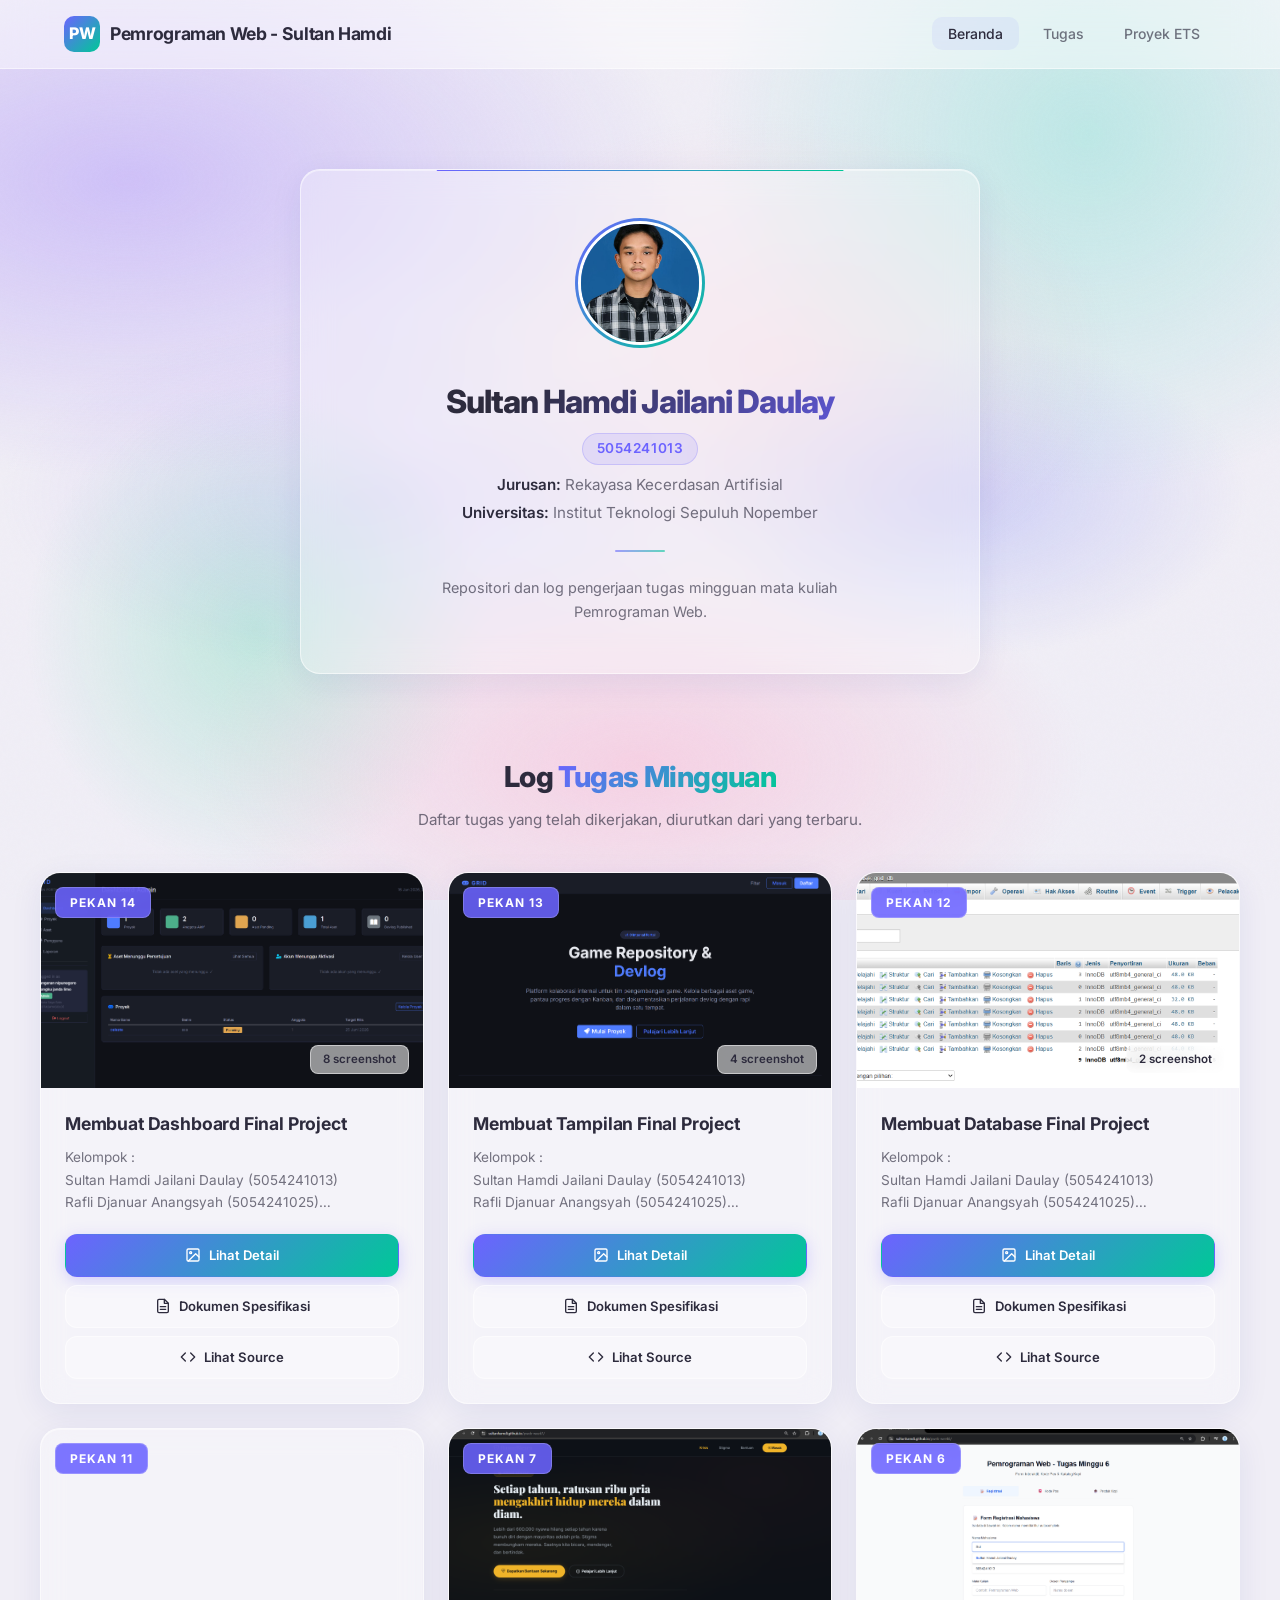
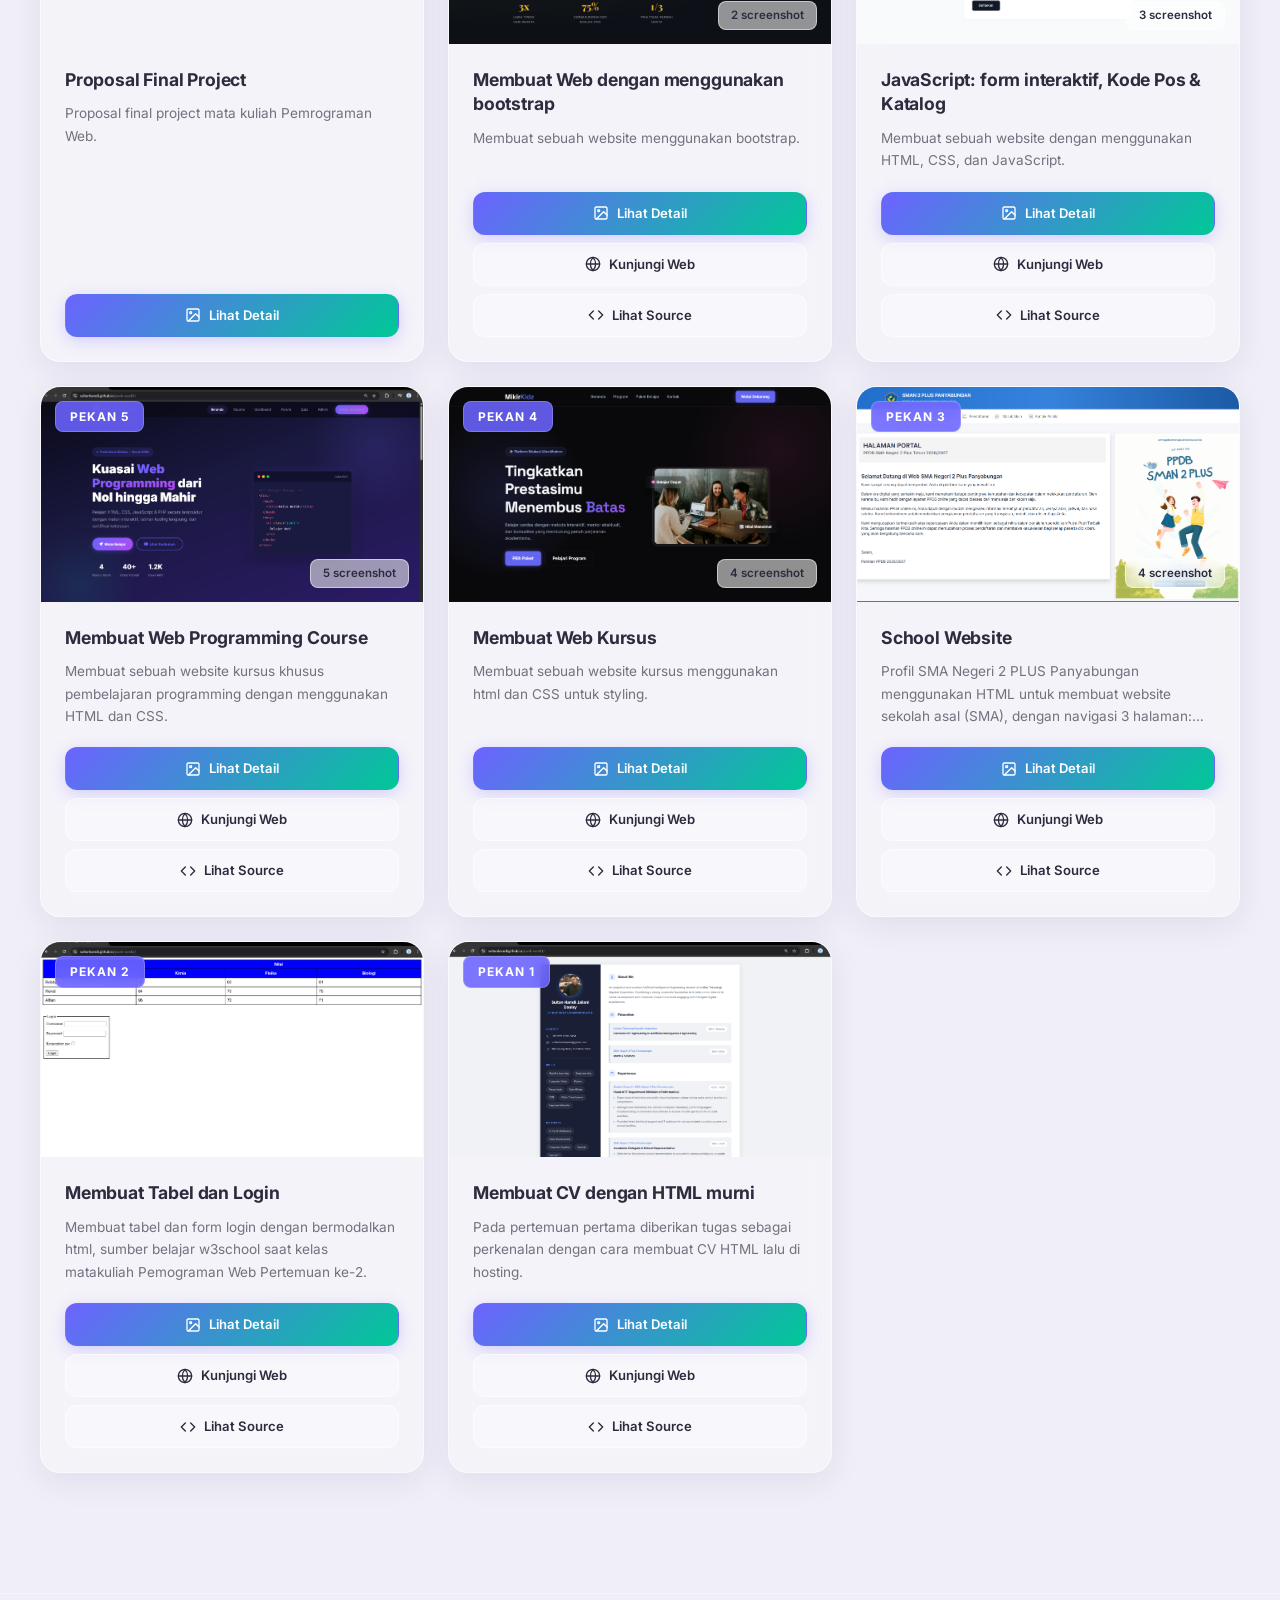
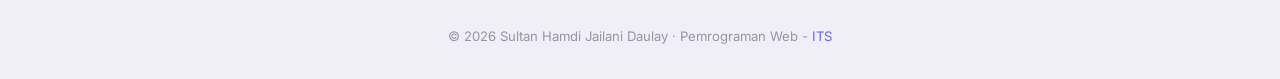
==== commit 53cdb1ee: "add tm14 and update minor UI/UX" ====
--- a/index.html
+++ b/index.html
@@ -68,7 +68,7 @@
   <!--  FOOTER  -->
   <footer class="footer">
     <div class="container">
-      <p>&copy; <span id="current-year"></span> Sultan Hamdi Jailani Daulay &middot; Pemrograman Web — <a
+      <p>&copy; <span id="current-year"></span> Sultan Hamdi Jailani Daulay &middot; Pemrograman Web - <a
           href="https://www.its.ac.id" target="_blank" rel="noopener noreferrer">ITS</a></p>
     </div>
   </footer>
--- a/style.css
+++ b/style.css
@@ -12,7 +12,7 @@
 }
 
 :root {
-  /* Color Tokens — Bright Glassmorphism */
+  /* Color Tokens - Bright Glassmorphism */
   --bg-primary: #f0eef6;
   --glass-bg: rgba(255, 255, 255, 0.30);
   --glass-bg-hover: rgba(255, 255, 255, 0.45);
@@ -704,7 +704,7 @@
 }
 
 /* =========================================
-   TASK CARD — 3-BUTTON LAYOUT
+   TASK CARD - 3-BUTTON LAYOUT
    ========================================= */
 .task-card-actions--triple {
   display: grid;
@@ -732,7 +732,7 @@
 }
 
 /* =========================================
-   DETAIL PAGE — BACK BUTTON
+   DETAIL PAGE - BACK BUTTON
    ========================================= */
 .detail-back {
   padding: 32px 0 8px;
@@ -745,7 +745,7 @@
 }
 
 /* =========================================
-   DETAIL PAGE — HEADER CARD
+   DETAIL PAGE - HEADER CARD
    ========================================= */
 .detail-header {
   padding: 40px;
@@ -811,7 +811,7 @@
 }
 
 /* =========================================
-   DETAIL PAGE — SCREENSHOT GALLERY
+   DETAIL PAGE - SCREENSHOT GALLERY
    ========================================= */
 .detail-gallery-section {
   padding-bottom: 40px;
@@ -819,8 +819,10 @@
 
 .detail-gallery {
   display: grid;
-  grid-template-columns: repeat(auto-fill, minmax(360px, 1fr));
-  gap: 24px;
+  grid-template-columns: 1fr;
+  max-width: 900px;
+  margin: 0 auto;
+  gap: 32px;
 }
 
 .gallery-item {
@@ -855,14 +857,13 @@
 .gallery-item-img-wrapper {
   position: relative;
   width: 100%;
-  aspect-ratio: 16 / 9;
   overflow: hidden;
 }
 
 .gallery-item-img-wrapper img {
   width: 100%;
-  height: 100%;
-  object-fit: cover;
+  height: auto;
+  object-fit: contain;
   transition: transform 0.5s ease;
   display: block;
 }
@@ -969,7 +970,7 @@
 }
 
 /* =========================================
-   RESPONSIVE — DETAIL PAGE
+   RESPONSIVE - DETAIL PAGE
    ========================================= */
 
 /* Tablet */
@@ -984,7 +985,7 @@
   }
 
   .detail-gallery {
-    grid-template-columns: repeat(auto-fill, minmax(260px, 1fr));
+    grid-template-columns: 1fr;
     gap: 16px;
   }
 
@@ -1036,7 +1037,7 @@
 }
 
 /* =========================================
-   ETS PAGE — HEADER
+   ETS PAGE - HEADER
    ========================================= */
 .ets-header {
   text-align: center;
@@ -1061,7 +1062,7 @@
 }
 
 /* =========================================
-   ETS PAGE — TWO-COLUMN CONTENT
+   ETS PAGE - TWO-COLUMN CONTENT
    ========================================= */
 .ets-content {
   display: grid;
@@ -1218,7 +1219,7 @@
 }
 
 /* =========================================
-   ETS PAGE — ACTION LINK CARDS
+   ETS PAGE - ACTION LINK CARDS
    ========================================= */
 .ets-actions-title {
   font-size: 1.25rem;
@@ -1325,8 +1326,53 @@
   transform: translateX(4px);
 }
 
-/* =========================================
-   ETS PAGE — RESPONSIVE
+/* ---- Links Row (infografis LEFT + actions RIGHT) ---- */
+.ets-links-row {
+  display: grid;
+  grid-template-columns: 3fr 2fr;
+  gap: 24px;
+  align-items: start;
+  margin-bottom: 40px;
+  opacity: 0;
+  transform: translateY(24px);
+  animation: fadeInUp 0.6s ease forwards;
+  animation-delay: 0.1s;
+}
+
+.ets-links-row .ets-actions {
+  display: flex;
+  flex-direction: column;
+  gap: 12px;
+}
+
+.ets-infografis {
+  padding: 0;
+  overflow: hidden;
+  position: relative;
+  transition: var(--transition);
+  border-radius: var(--border-radius);
+}
+
+.ets-infografis:hover {
+  transform: translateY(-4px);
+  border-color: var(--glass-border-hover);
+  box-shadow:
+    0 16px 48px rgba(108, 99, 255, 0.12),
+    inset 0 1px 0 rgba(255, 255, 255, 0.5);
+}
+
+.ets-infografis img {
+  width: 100%;
+  display: block;
+  transition: transform 0.5s ease;
+}
+
+.ets-infografis:hover img {
+  transform: scale(1.03);
+}
+
+/* =========================================
+   ETS PAGE - RESPONSIVE
    ========================================= */
 
 /* Tablet */
@@ -1347,6 +1393,10 @@
   .ets-gallery {
     gap: 12px;
   }
+
+  .ets-links-row {
+    grid-template-columns: 1fr;
+  }
 }
 
 /* Mobile */
@@ -1394,7 +1444,7 @@
 }
 
 /* =========================================
-   ETS PAGE — EMBED SECTIONS (PPT & VIDEO)
+   ETS PAGE - EMBED SECTIONS (PPT & VIDEO)
    ========================================= */
 .ets-embed-section {
   margin-bottom: 40px;
@@ -1524,7 +1574,7 @@
 }
 
 /* =========================================
-   ETS PAGE — OUR TEAM
+   ETS PAGE - OUR TEAM
    ========================================= */
 .ets-team-section {
   margin-bottom: 40px;
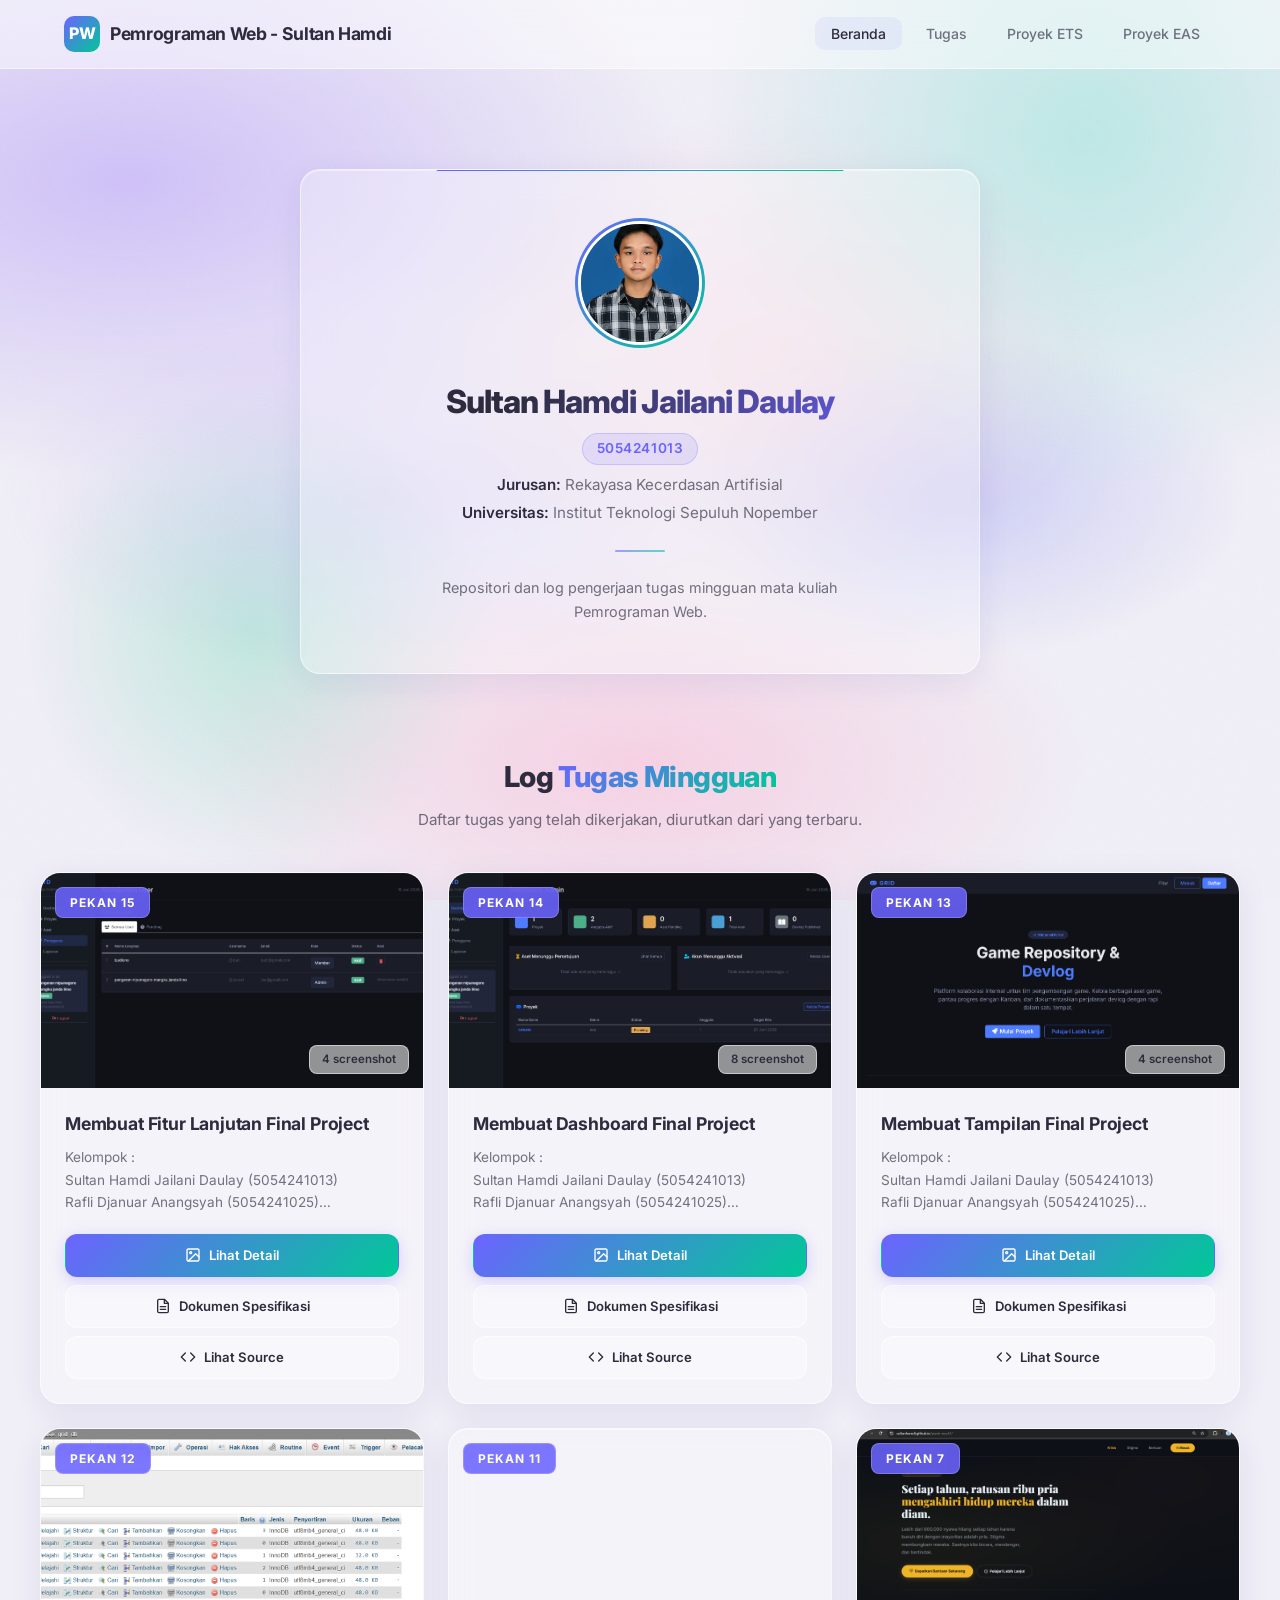
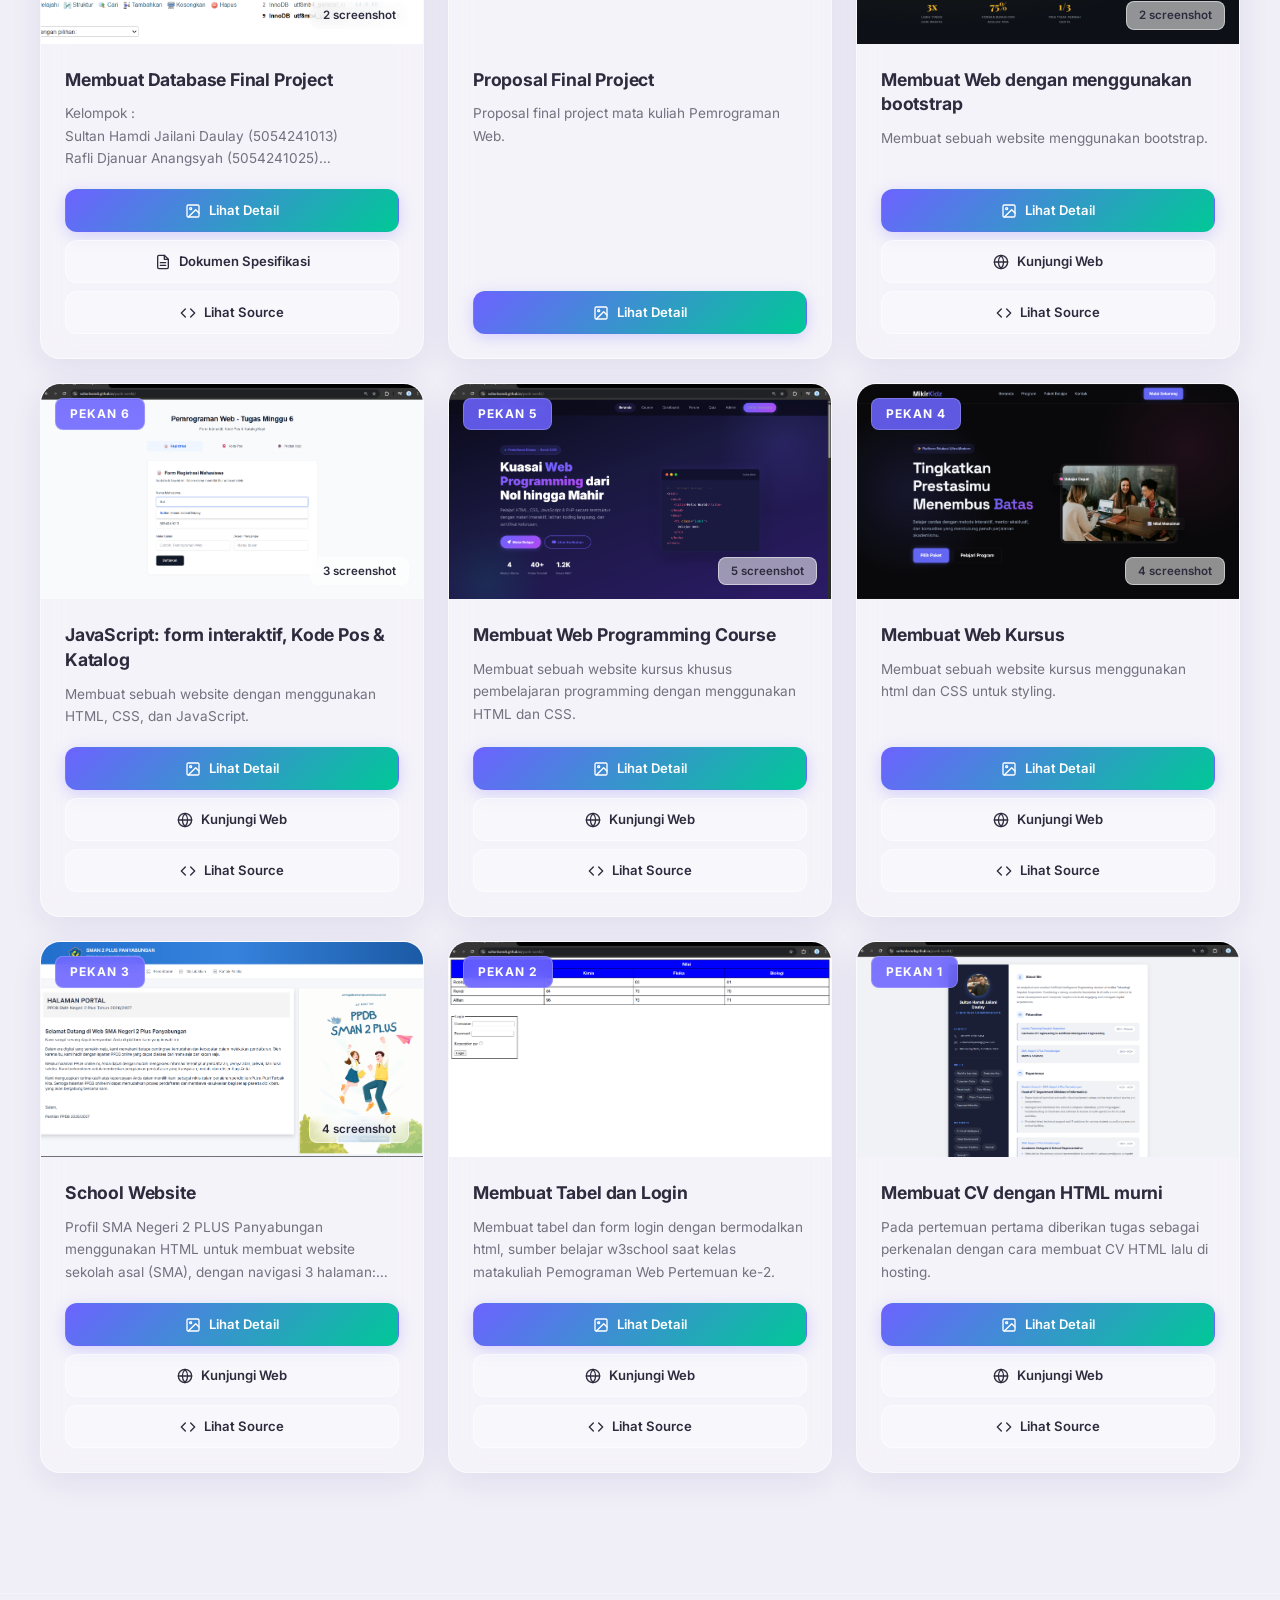
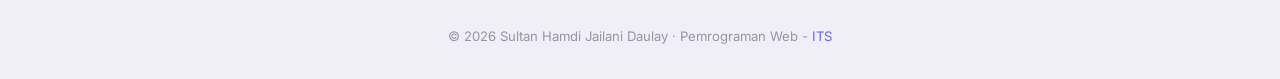
==== commit e5a411f2: "add EAS" ====
--- a/index.html
+++ b/index.html
@@ -27,6 +27,7 @@
         <li><a href="#hero" class="active" id="nav-home">Beranda</a></li>
         <li><a href="#tasks" id="nav-tasks">Tugas</a></li>
         <li><a href="ets.html" id="nav-ets">Proyek ETS</a></li>
+        <li><a href="eas.html" id="nav-eas">Proyek EAS</a></li>
       </ul>
     </div>
   </nav>
